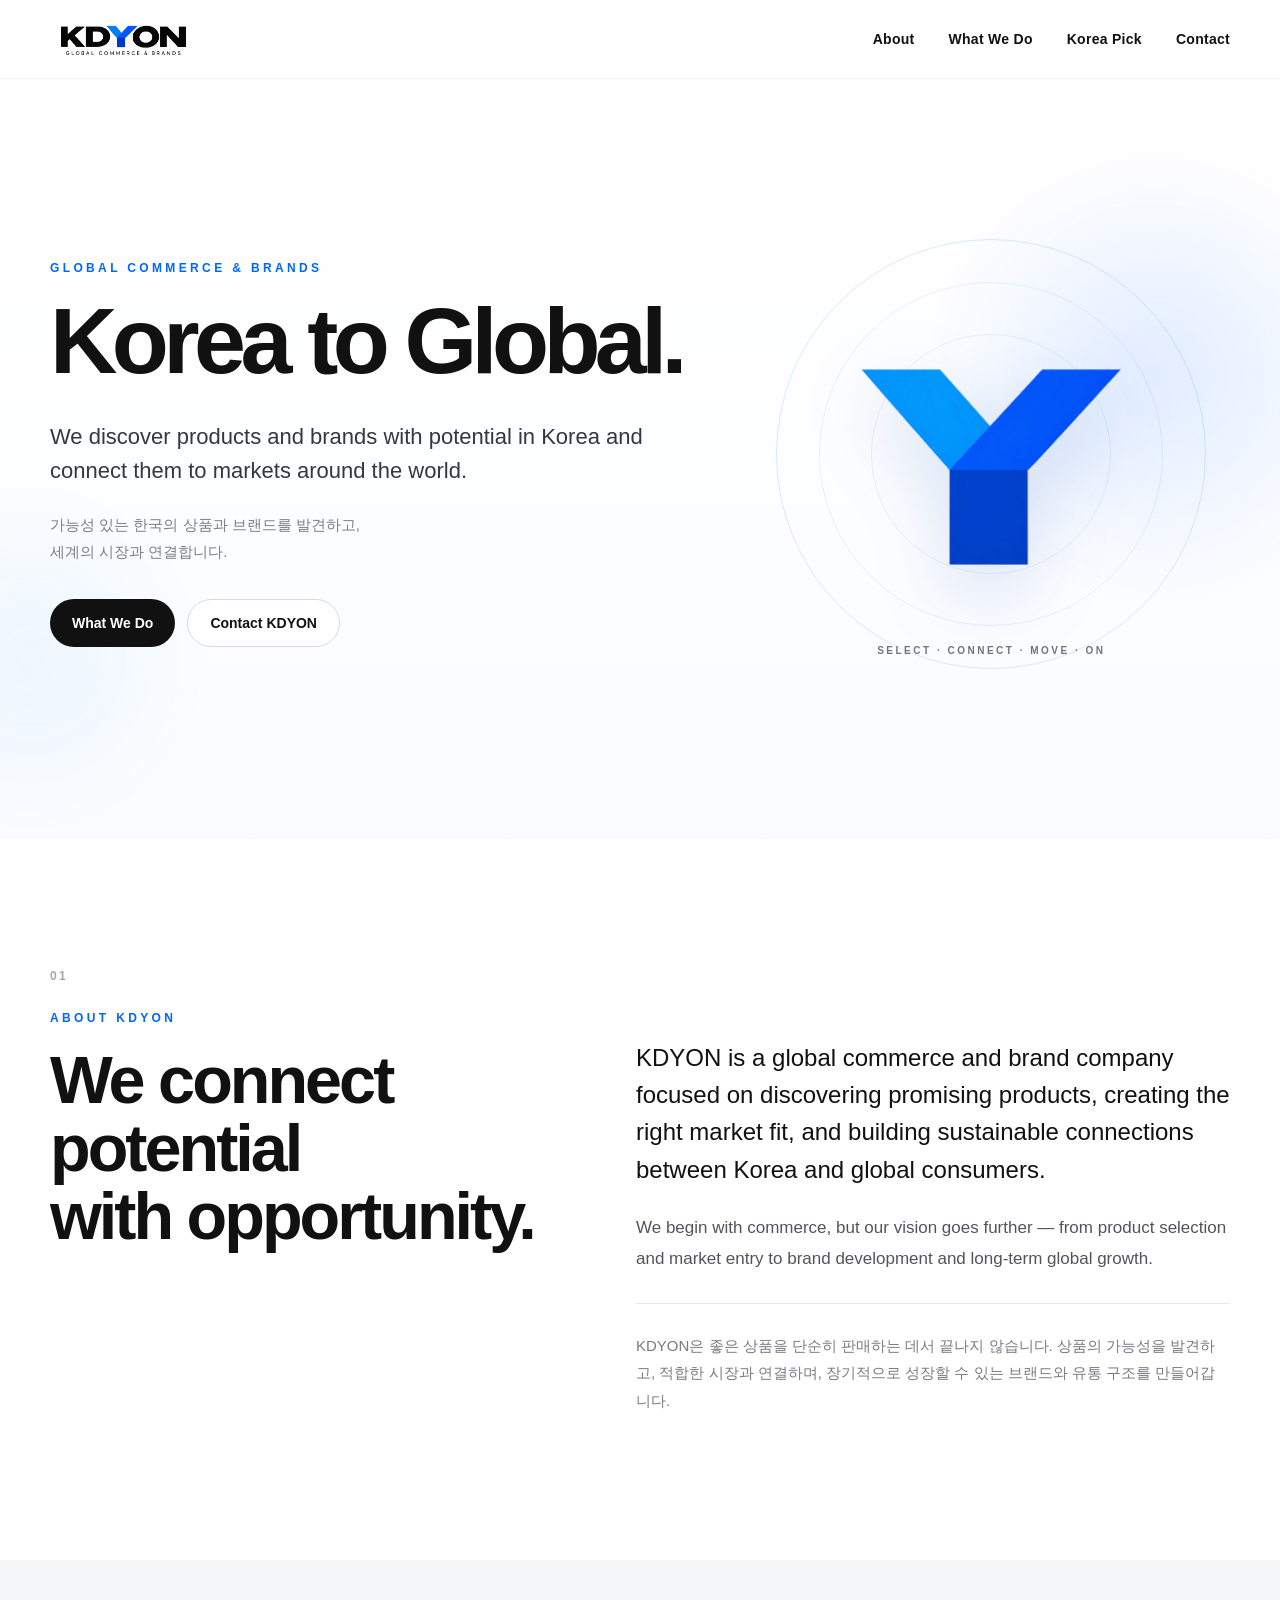
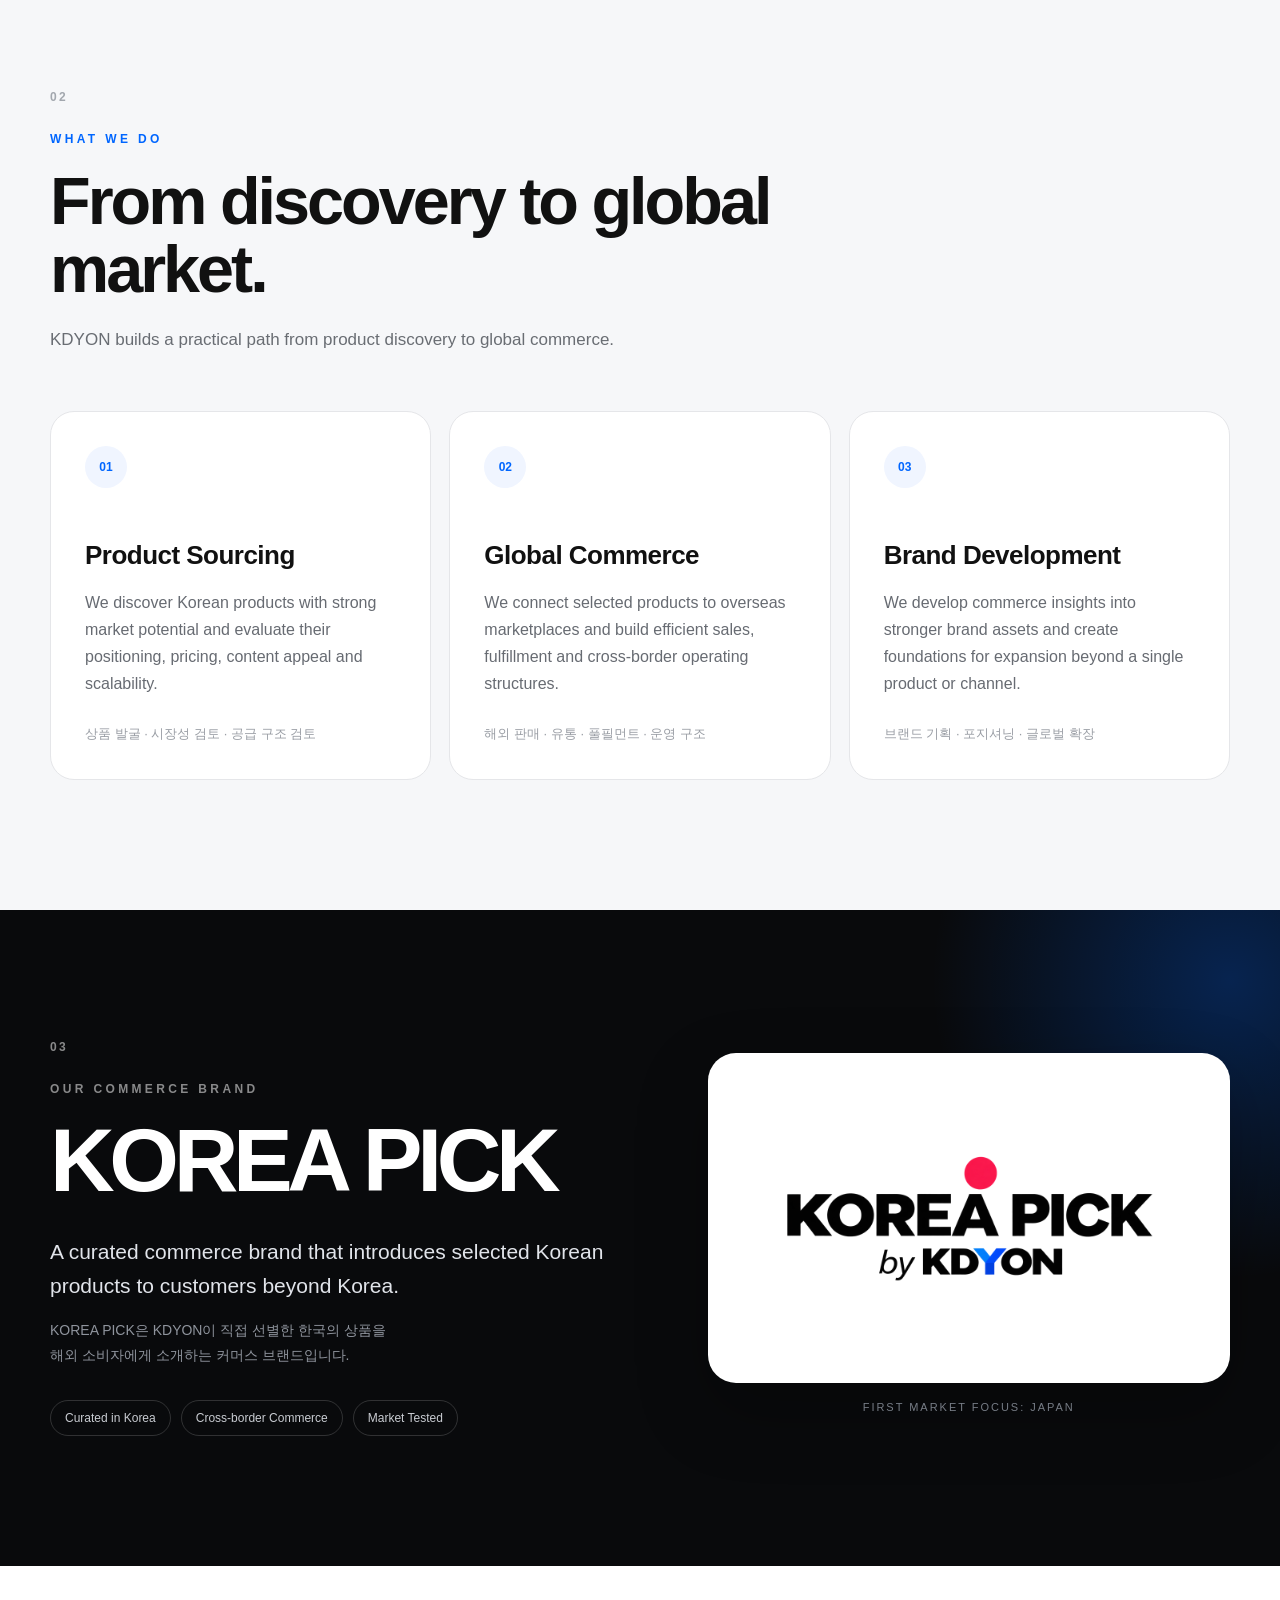
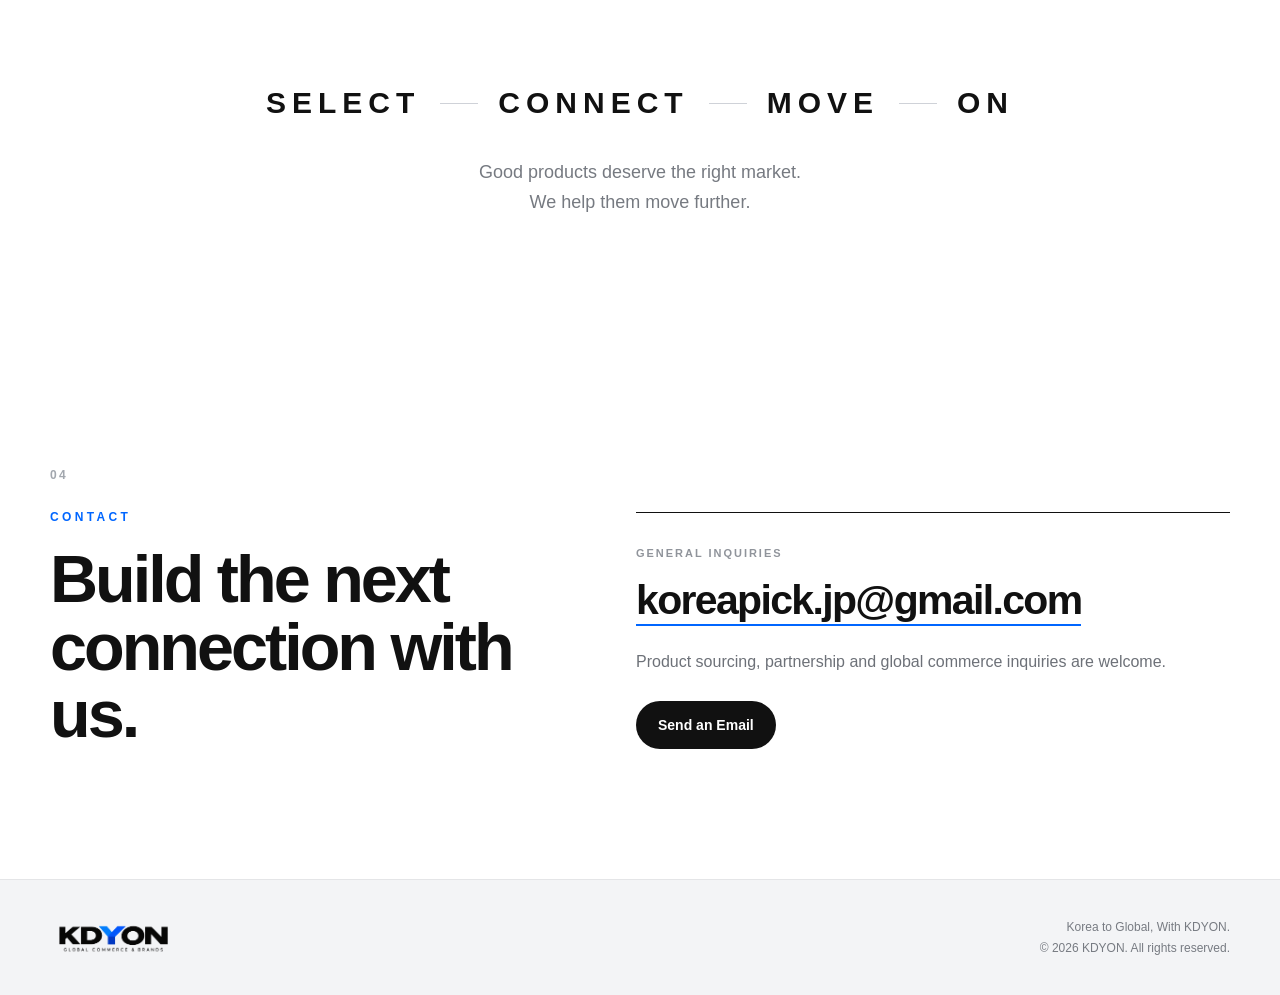
==== index.html @ 3e48f5bc "Add files via upload" ====
<!doctype html>
<html lang="en">
<head>
  <meta charset="utf-8" />
  <meta name="viewport" content="width=device-width, initial-scale=1" />
  <title>KDYON | Global Commerce & Brands</title>
  <meta name="description" content="KDYON discovers products and brands with potential in Korea and connects them to markets around the world." />
  <meta name="theme-color" content="#ffffff" />
  <meta property="og:title" content="KDYON | Global Commerce & Brands" />
  <meta property="og:description" content="Korea to Global. We select, connect and move brands with potential." />
  <meta property="og:type" content="website" />
  <meta property="og:url" content="https://kdyon.com/" />
  <meta property="og:image" content="https://kdyon.com/assets/KDYON_BLACK_BG.png" />
  <link rel="icon" href="assets/favicon.ico" />
  <link rel="icon" type="image/png" sizes="32x32" href="assets/favicon-32.png" />
  <link rel="apple-touch-icon" href="assets/apple-touch-icon.png" />
  <link rel="manifest" href="site.webmanifest" />
  <link rel="stylesheet" href="styles.css" />
</head>
<body>
  <header class="site-header" id="top">
    <div class="container header-inner">
      <a class="brand" href="#top" aria-label="KDYON home">
        <img src="assets/KDYON_MAIN_TRANSPARENT.png" alt="KDYON" />
      </a>

      <button class="menu-toggle" type="button" aria-label="Open menu" aria-expanded="false">
        <span></span><span></span>
      </button>

      <nav class="nav" aria-label="Primary navigation">
        <a href="#about">About</a>
        <a href="#what-we-do">What We Do</a>
        <a href="#korea-pick">Korea Pick</a>
        <a href="#contact">Contact</a>
      </nav>
    </div>
  </header>

  <main>
    <section class="hero">
      <div class="hero-glow hero-glow-a"></div>
      <div class="hero-glow hero-glow-b"></div>
      <div class="container hero-grid">
        <div class="hero-copy reveal">
          <p class="eyebrow">GLOBAL COMMERCE &amp; BRANDS</p>
          <h1>Korea to Global.</h1>
          <p class="hero-lead">
            We discover products and brands with potential in Korea
            and connect them to markets around the world.
          </p>
          <p class="hero-ko">
            가능성 있는 한국의 상품과 브랜드를 발견하고,<br />
            세계의 시장과 연결합니다.
          </p>
          <div class="hero-actions">
            <a class="button button-primary" href="#what-we-do">What We Do</a>
            <a class="button button-ghost" href="#contact">Contact KDYON</a>
          </div>
        </div>

        <div class="hero-mark reveal" aria-hidden="true">
          <div class="mark-orbit"></div>
          <img src="assets/KDYON_SYMBOL_TRANSPARENT.png" alt="" />
          <span class="mark-label">SELECT · CONNECT · MOVE · ON</span>
        </div>
      </div>
    </section>

    <section class="section section-white" id="about">
      <div class="container split">
        <div class="section-heading reveal">
          <p class="section-number">01</p>
          <p class="eyebrow">ABOUT KDYON</p>
          <h2>We connect potential<br />with opportunity.</h2>
        </div>
        <div class="section-copy reveal">
          <p class="lead">
            KDYON is a global commerce and brand company focused on discovering
            promising products, creating the right market fit, and building
            sustainable connections between Korea and global consumers.
          </p>
          <p>
            We begin with commerce, but our vision goes further — from product
            selection and market entry to brand development and long-term global growth.
          </p>
          <p class="ko-copy">
            KDYON은 좋은 상품을 단순히 판매하는 데서 끝나지 않습니다.
            상품의 가능성을 발견하고, 적합한 시장과 연결하며,
            장기적으로 성장할 수 있는 브랜드와 유통 구조를 만들어갑니다.
          </p>
        </div>
      </div>
    </section>

    <section class="section section-soft" id="what-we-do">
      <div class="container">
        <div class="section-heading compact reveal">
          <p class="section-number">02</p>
          <p class="eyebrow">WHAT WE DO</p>
          <h2>From discovery to global market.</h2>
          <p class="section-intro">
            KDYON builds a practical path from product discovery to global commerce.
          </p>
        </div>

        <div class="services">
          <article class="service-card reveal">
            <span class="service-index">01</span>
            <h3>Product Sourcing</h3>
            <p>
              We discover Korean products with strong market potential and evaluate
              their positioning, pricing, content appeal and scalability.
            </p>
            <p class="service-ko">상품 발굴 · 시장성 검토 · 공급 구조 검토</p>
          </article>

          <article class="service-card reveal">
            <span class="service-index">02</span>
            <h3>Global Commerce</h3>
            <p>
              We connect selected products to overseas marketplaces and build
              efficient sales, fulfillment and cross-border operating structures.
            </p>
            <p class="service-ko">해외 판매 · 유통 · 풀필먼트 · 운영 구조</p>
          </article>

          <article class="service-card reveal">
            <span class="service-index">03</span>
            <h3>Brand Development</h3>
            <p>
              We develop commerce insights into stronger brand assets and create
              foundations for expansion beyond a single product or channel.
            </p>
            <p class="service-ko">브랜드 기획 · 포지셔닝 · 글로벌 확장</p>
          </article>
        </div>
      </div>
    </section>

    <section class="section korea-pick" id="korea-pick">
      <div class="container kp-grid">
        <div class="kp-copy reveal">
          <p class="section-number light">03</p>
          <p class="eyebrow light">OUR COMMERCE BRAND</p>
          <h2>KOREA PICK</h2>
          <p class="kp-lead">
            A curated commerce brand that introduces selected Korean products
            to customers beyond Korea.
          </p>
          <p class="kp-ko">
            KOREA PICK은 KDYON이 직접 선별한 한국의 상품을<br />
            해외 소비자에게 소개하는 커머스 브랜드입니다.
          </p>
          <div class="kp-tags">
            <span>Curated in Korea</span>
            <span>Cross-border Commerce</span>
            <span>Market Tested</span>
          </div>
        </div>
        <div class="kp-logo reveal">
          <div class="logo-panel">
            <img src="assets/KOREA_PICK_BY_KDYON_TRANSPARENT.png" alt="KOREA PICK by KDYON" />
          </div>
          <p>First market focus: Japan</p>
        </div>
      </div>
    </section>

    <section class="section philosophy">
      <div class="container">
        <div class="philosophy-line reveal">
          <span>SELECT</span><i></i>
          <span>CONNECT</span><i></i>
          <span>MOVE</span><i></i>
          <span>ON</span>
        </div>
        <p class="philosophy-copy reveal">
          Good products deserve the right market.<br />
          We help them move further.
        </p>
      </div>
    </section>

    <section class="section section-white" id="contact">
      <div class="container contact-grid">
        <div class="section-heading reveal">
          <p class="section-number">04</p>
          <p class="eyebrow">CONTACT</p>
          <h2>Build the next<br />connection with us.</h2>
        </div>
        <div class="contact-card reveal">
          <p class="contact-label">GENERAL INQUIRIES</p>
          <a class="contact-mail" href="mailto:koreapick.jp@gmail.com">koreapick.jp@gmail.com</a>
          <p class="contact-note">
            Product sourcing, partnership and global commerce inquiries are welcome.
          </p>
          <a class="button button-primary" href="mailto:koreapick.jp@gmail.com?subject=Inquiry%20to%20KDYON">Send an Email</a>
        </div>
      </div>
    </section>
  </main>

  <footer class="site-footer">
    <div class="container footer-inner">
      <div>
        <img src="assets/KDYON_MAIN_TRANSPARENT.png" alt="KDYON" class="footer-logo" />
      </div>
      <div class="footer-right">
        <p>Korea to Global, With KDYON.</p>
        <p>© <span id="year"></span> KDYON. All rights reserved.</p>
      </div>
    </div>
  </footer>

  <script src="script.js"></script>
</body>
</html>
---- styles.css ----
:root {
  --blue: #0066ff;
  --blue-bright: #1497ff;
  --ink: #111111;
  --gray: #666666;
  --line: #e7e8eb;
  --soft: #f6f7f9;
  --white: #ffffff;
  --black: #090a0c;
  --max: 1180px;
}

* { box-sizing: border-box; }
html { scroll-behavior: smooth; }
body {
  margin: 0;
  color: var(--ink);
  background: var(--white);
  font-family: Inter, Pretendard, "Noto Sans KR", "Apple SD Gothic Neo",
    -apple-system, BlinkMacSystemFont, "Segoe UI", sans-serif;
  -webkit-font-smoothing: antialiased;
}
img { max-width: 100%; display: block; }
a { color: inherit; }
.container { width: min(calc(100% - 48px), var(--max)); margin: 0 auto; }

.site-header {
  position: sticky;
  top: 0;
  z-index: 50;
  background: rgba(255,255,255,.88);
  backdrop-filter: blur(18px);
  border-bottom: 1px solid rgba(17,17,17,.06);
}
.header-inner {
  height: 78px;
  display: flex;
  align-items: center;
  justify-content: space-between;
}
.brand img {
  width: 148px;
  height: auto;
}
.nav { display: flex; gap: 34px; align-items: center; }
.nav a {
  text-decoration: none;
  font-size: 14px;
  font-weight: 650;
  letter-spacing: .02em;
}
.nav a:hover { color: var(--blue); }

.menu-toggle {
  display: none;
  width: 42px; height: 42px;
  border: 0; background: transparent; padding: 10px;
}
.menu-toggle span {
  display: block;
  height: 2px;
  margin: 7px 0;
  background: var(--ink);
}

.hero {
  min-height: 760px;
  display: grid;
  align-items: center;
  position: relative;
  overflow: hidden;
  background:
    linear-gradient(180deg, #fff 0%, #fbfcff 100%);
}
.hero-glow {
  position: absolute;
  border-radius: 999px;
  filter: blur(16px);
  opacity: .8;
  pointer-events: none;
}
.hero-glow-a {
  width: 470px; height: 470px;
  right: -110px; top: 60px;
  background: radial-gradient(circle, rgba(0,102,255,.14), rgba(0,102,255,0) 70%);
}
.hero-glow-b {
  width: 360px; height: 360px;
  left: -150px; bottom: 0;
  background: radial-gradient(circle, rgba(20,151,255,.08), rgba(20,151,255,0) 72%);
}
.hero-grid {
  display: grid;
  grid-template-columns: 1.14fr .86fr;
  gap: 70px;
  align-items: center;
  position: relative;
  z-index: 2;
  padding: 100px 0 110px;
}
.eyebrow {
  margin: 0 0 22px;
  font-size: 12px;
  letter-spacing: .28em;
  font-weight: 800;
  color: var(--blue);
}
.hero h1 {
  margin: 0;
  font-size: clamp(58px, 7.3vw, 104px);
  letter-spacing: -.06em;
  line-height: .95;
  font-weight: 800;
}
.hero-lead {
  max-width: 650px;
  margin: 34px 0 0;
  font-size: 22px;
  line-height: 1.58;
  color: #35383d;
}
.hero-ko {
  margin: 22px 0 0;
  color: #7a7e85;
  font-size: 15px;
  line-height: 1.8;
}
.hero-actions { display: flex; gap: 12px; margin-top: 34px; }
.button {
  display: inline-flex;
  align-items: center;
  justify-content: center;
  min-height: 48px;
  padding: 0 22px;
  border-radius: 999px;
  text-decoration: none;
  font-size: 14px;
  font-weight: 750;
  transition: .22s ease;
}
.button-primary { color: #fff; background: var(--ink); }
.button-primary:hover { background: var(--blue); transform: translateY(-1px); }
.button-ghost { border: 1px solid #d8dae0; background: #fff; }
.button-ghost:hover { border-color: var(--ink); }

.hero-mark {
  min-height: 440px;
  display: grid;
  place-items: center;
  position: relative;
}
.hero-mark img {
  width: min(68%, 310px);
  position: relative;
  z-index: 2;
  filter: drop-shadow(0 26px 38px rgba(0,73,183,.16));
}
.mark-orbit {
  position: absolute;
  width: 430px;
  height: 430px;
  border: 1px solid rgba(0,102,255,.14);
  border-radius: 50%;
}
.mark-orbit::before, .mark-orbit::after {
  content: "";
  position: absolute;
  border-radius: 50%;
  border: 1px solid rgba(0,102,255,.09);
}
.mark-orbit::before { inset: 42px; }
.mark-orbit::after { inset: 94px; }
.mark-label {
  position: absolute;
  bottom: 18px;
  color: #70747c;
  letter-spacing: .25em;
  font-size: 10px;
  font-weight: 700;
}

.section { padding: 130px 0; }
.section-white { background: #fff; }
.section-soft { background: var(--soft); }
.split, .contact-grid {
  display: grid;
  grid-template-columns: .9fr 1.1fr;
  gap: 100px;
}
.section-number {
  margin: 0 0 28px;
  font-size: 12px;
  font-weight: 800;
  color: #a2a7ae;
  letter-spacing: .2em;
}
.section-heading h2 {
  margin: 0;
  font-size: clamp(42px, 5.2vw, 70px);
  line-height: 1.02;
  letter-spacing: -.045em;
}
.section-heading.compact { max-width: 760px; margin-bottom: 56px; }
.section-intro {
  margin: 22px 0 0;
  color: #696d73;
  font-size: 17px;
  line-height: 1.7;
}
.section-copy {
  padding-top: 70px;
  font-size: 17px;
  line-height: 1.85;
  color: #51555b;
}
.section-copy .lead {
  font-size: 24px;
  line-height: 1.55;
  color: var(--ink);
  margin-top: 0;
}
.ko-copy {
  margin-top: 28px;
  padding-top: 28px;
  border-top: 1px solid var(--line);
  color: #777c83;
  font-size: 15px;
}

.services {
  display: grid;
  grid-template-columns: repeat(3, 1fr);
  gap: 18px;
}
.service-card {
  min-height: 350px;
  padding: 34px;
  border: 1px solid #e5e6e9;
  border-radius: 24px;
  background: #fff;
  display: flex;
  flex-direction: column;
  transition: .22s ease;
}
.service-card:hover {
  transform: translateY(-5px);
  box-shadow: 0 24px 50px rgba(15,30,50,.08);
  border-color: rgba(0,102,255,.25);
}
.service-index {
  width: 42px; height: 42px;
  border-radius: 50%;
  background: #f0f5ff;
  color: var(--blue);
  display: grid; place-items: center;
  font-size: 12px; font-weight: 800;
}
.service-card h3 {
  margin: 52px 0 18px;
  font-size: 26px;
  letter-spacing: -.02em;
}
.service-card p {
  margin: 0;
  color: #676b72;
  line-height: 1.7;
}
.service-ko {
  margin-top: auto !important;
  padding-top: 26px;
  color: #9a9ea5 !important;
  font-size: 13px;
}

.korea-pick {
  background: var(--black);
  color: #fff;
  position: relative;
  overflow: hidden;
}
.korea-pick::after {
  content:"";
  position:absolute;
  width: 620px; height: 620px;
  right:-260px; top:-240px;
  border-radius:50%;
  background: radial-gradient(circle, rgba(0,102,255,.28), rgba(0,102,255,0) 68%);
}
.kp-grid {
  display: grid;
  grid-template-columns: 1.05fr .95fr;
  gap: 80px;
  align-items: center;
  position: relative;
  z-index: 2;
}
.light { color: rgba(255,255,255,.52); }
.kp-copy h2 {
  font-size: clamp(54px, 7vw, 96px);
  line-height: .94;
  margin: 0;
  letter-spacing: -.06em;
}
.kp-lead {
  margin: 32px 0 0;
  max-width: 640px;
  font-size: 21px;
  line-height: 1.65;
  color: #e1e4ea;
}
.kp-ko {
  color: #8f949d;
  line-height: 1.8;
  font-size: 14px;
}
.kp-tags {
  display: flex;
  flex-wrap: wrap;
  gap: 10px;
  margin-top: 32px;
}
.kp-tags span {
  border: 1px solid rgba(255,255,255,.16);
  border-radius: 999px;
  padding: 10px 14px;
  font-size: 12px;
  color: #c9ccd2;
}
.logo-panel {
  background: #fff;
  border-radius: 28px;
  min-height: 330px;
  display: grid;
  place-items: center;
  padding: 44px;
  box-shadow: 0 28px 70px rgba(0,0,0,.28);
}
.logo-panel img { width: 100%; }
.kp-logo > p {
  text-align: center;
  font-size: 11px;
  color: #777d86;
  letter-spacing: .18em;
  text-transform: uppercase;
  margin-top: 18px;
}

.philosophy {
  text-align: center;
  padding: 120px 0;
}
.philosophy-line {
  display: flex;
  justify-content: center;
  align-items: center;
  gap: 20px;
  flex-wrap: wrap;
}
.philosophy-line span {
  font-weight: 850;
  letter-spacing: .2em;
  font-size: clamp(18px, 2.4vw, 30px);
}
.philosophy-line i {
  width: 38px;
  height: 1px;
  background: #cfd2d8;
}
.philosophy-copy {
  margin: 38px 0 0;
  font-size: 18px;
  line-height: 1.65;
  color: #767a81;
}

.contact-grid { align-items: end; }
.contact-card {
  border-top: 1px solid var(--ink);
  padding-top: 34px;
}
.contact-label {
  margin: 0 0 18px;
  color: #90949b;
  letter-spacing: .18em;
  font-weight: 800;
  font-size: 11px;
}
.contact-mail {
  display: inline-block;
  font-size: clamp(24px, 3.2vw, 42px);
  font-weight: 800;
  letter-spacing: -.04em;
  text-decoration: none;
  border-bottom: 2px solid var(--blue);
}
.contact-mail:hover { color: var(--blue); }
.contact-note {
  color: #6d7178;
  margin: 22px 0 26px;
  line-height: 1.7;
}

.site-footer {
  background: #f3f4f6;
  border-top: 1px solid #e4e5e7;
  padding: 36px 0;
}
.footer-inner {
  display: flex;
  align-items: center;
  justify-content: space-between;
  gap: 30px;
}
.footer-logo { width: 128px; }
.footer-right {
  text-align: right;
  color: #777b82;
  font-size: 12px;
  line-height: 1.7;
}
.footer-right p { margin: 0; }

.reveal {
  opacity: 0;
  transform: translateY(16px);
  transition: opacity .7s ease, transform .7s ease;
}
.reveal.is-visible {
  opacity: 1;
  transform: translateY(0);
}

@media (prefers-reduced-motion: reduce) {
  * { scroll-behavior: auto !important; }
  .reveal { opacity: 1; transform: none; transition: none; }
}

@media (max-width: 900px) {
  .container { width: min(calc(100% - 34px), var(--max)); }
  .menu-toggle { display: block; }
  .nav {
    position: absolute;
    left: 0; right: 0; top: 78px;
    display: none;
    flex-direction: column;
    align-items: flex-start;
    gap: 0;
    padding: 10px 18px 20px;
    background: rgba(255,255,255,.98);
    border-bottom: 1px solid var(--line);
  }
  .nav.open { display: flex; }
  .nav a { width: 100%; padding: 16px 0; border-bottom: 1px solid #eee; }
  .hero { min-height: auto; }
  .hero-grid { grid-template-columns: 1fr; padding: 85px 0 80px; gap: 35px; }
  .hero-mark { min-height: 330px; }
  .mark-orbit { width: 320px; height: 320px; }
  .hero-mark img { width: 220px; }
  .split, .contact-grid, .kp-grid { grid-template-columns: 1fr; gap: 48px; }
  .section { padding: 90px 0; }
  .section-copy { padding-top: 0; }
  .services { grid-template-columns: 1fr; }
  .service-card { min-height: 280px; }
  .logo-panel { min-height: 250px; }
}

@media (max-width: 560px) {
  .header-inner { height: 68px; }
  .brand img { width: 126px; }
  .nav { top: 68px; }
  .hero-grid { padding-top: 68px; }
  .hero h1 { font-size: 56px; }
  .hero-lead { font-size: 18px; }
  .hero-actions { flex-direction: column; align-items: stretch; }
  .button { width: 100%; }
  .hero-mark { min-height: 270px; }
  .mark-orbit { width: 260px; height: 260px; }
  .hero-mark img { width: 180px; }
  .section-heading h2 { font-size: 42px; }
  .section-copy .lead { font-size: 21px; }
  .philosophy-line i { width: 20px; }
  .footer-inner { align-items: flex-start; flex-direction: column; }
  .footer-right { text-align: left; }
}
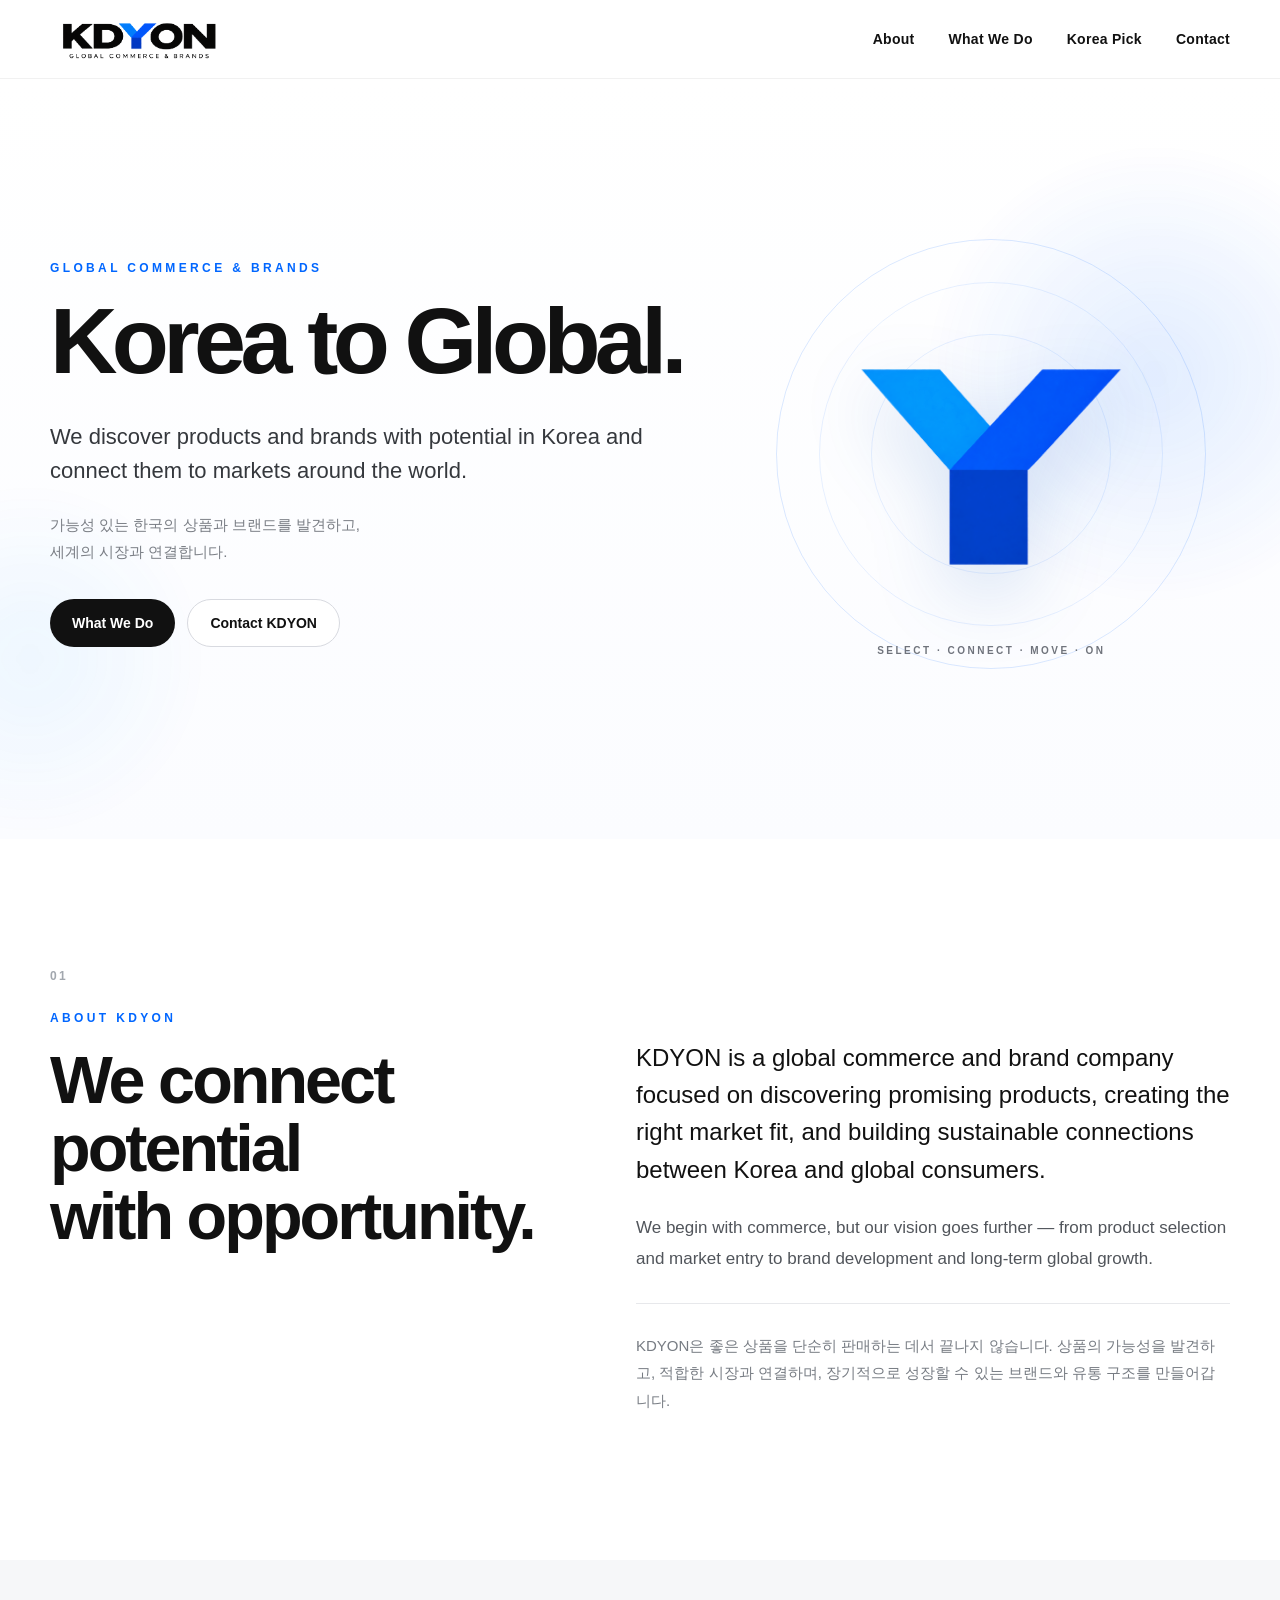
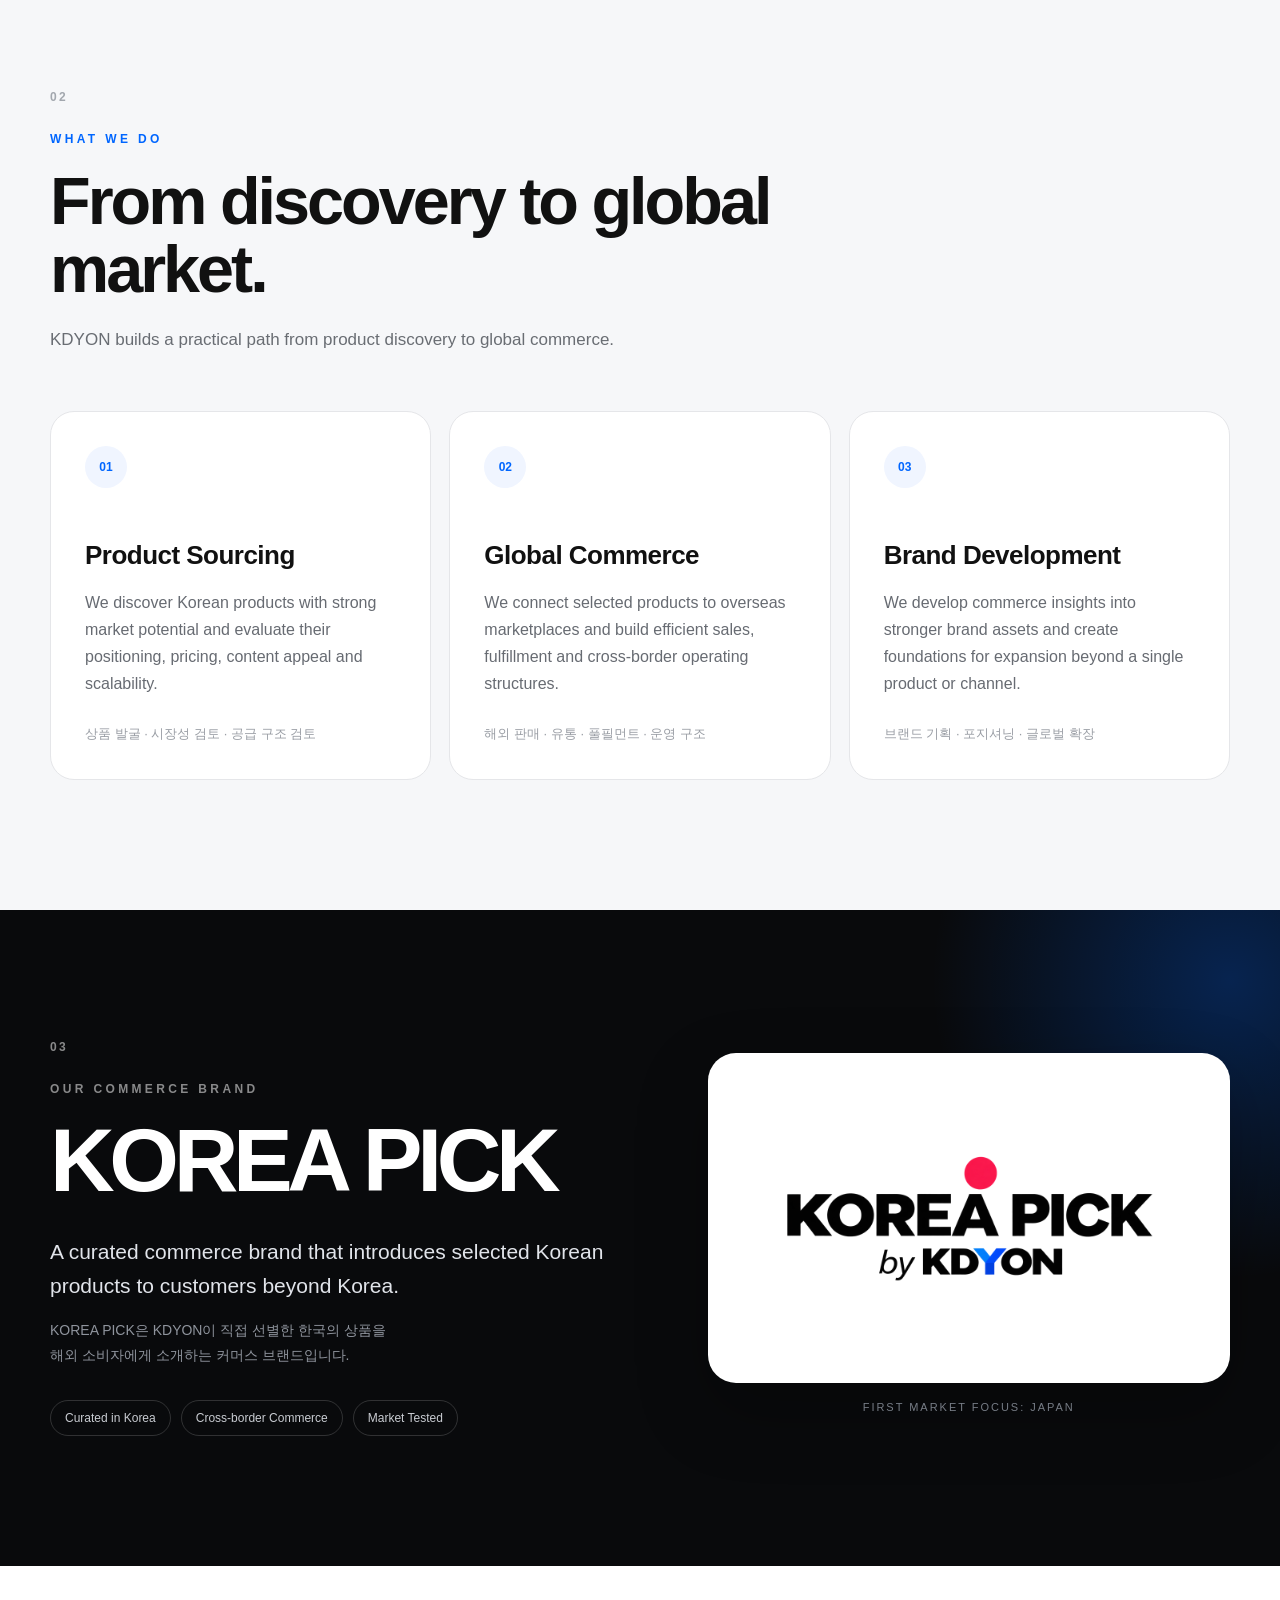
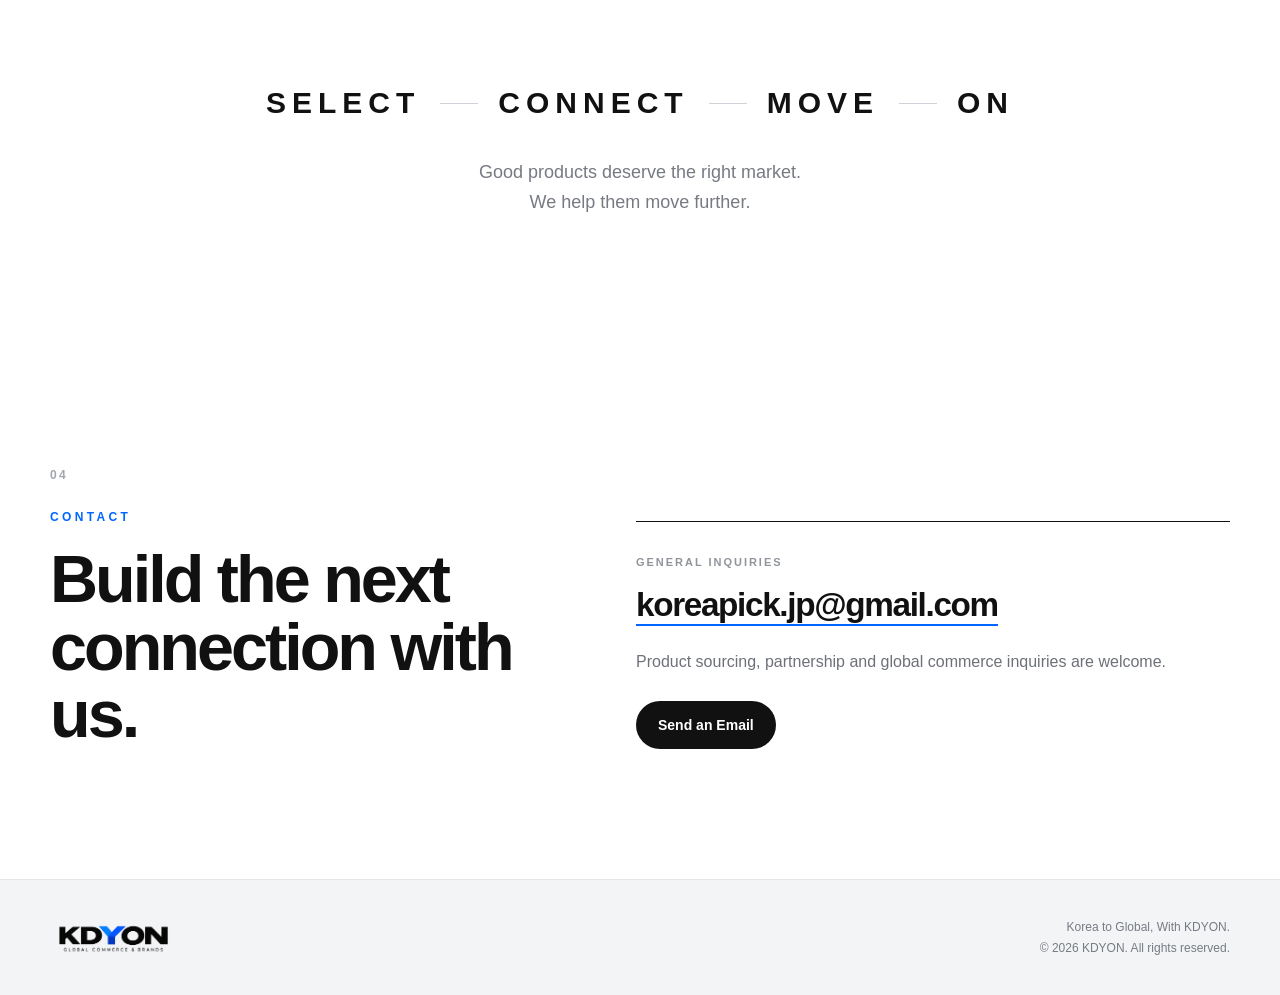
==== commit 307b4e4d: "Add files via upload" ====
--- a/index.html
+++ b/index.html
@@ -1,5 +1,5 @@
 <!doctype html>
-<html lang="en">
+<html lang="en" translate="no">
 <head>
   <meta charset="utf-8" />
   <meta name="viewport" content="width=device-width, initial-scale=1" />
@@ -21,7 +21,7 @@
   <header class="site-header" id="top">
     <div class="container header-inner">
       <a class="brand" href="#top" aria-label="KDYON home">
-        <img src="assets/KDYON_MAIN_TRANSPARENT.png" alt="KDYON" />
+        <img src="assets/KDYON_MAIN_TRANSPARENT.png" alt="KDYON" translate="no" />
       </a>
 
       <button class="menu-toggle" type="button" aria-label="Open menu" aria-expanded="false">
@@ -43,8 +43,8 @@
       <div class="hero-glow hero-glow-b"></div>
       <div class="container hero-grid">
         <div class="hero-copy reveal">
-          <p class="eyebrow">GLOBAL COMMERCE &amp; BRANDS</p>
-          <h1>Korea to Global.</h1>
+          <p class="eyebrow notranslate" translate="no">GLOBAL COMMERCE &amp; BRANDS</p>
+          <h1 class="notranslate" translate="no">Korea to Global.</h1>
           <p class="hero-lead">
             We discover products and brands with potential in Korea
             and connect them to markets around the world.
@@ -62,7 +62,7 @@
         <div class="hero-mark reveal" aria-hidden="true">
           <div class="mark-orbit"></div>
           <img src="assets/KDYON_SYMBOL_TRANSPARENT.png" alt="" />
-          <span class="mark-label">SELECT · CONNECT · MOVE · ON</span>
+          <span class="mark-label notranslate" translate="no">SELECT · CONNECT · MOVE · ON</span>
         </div>
       </div>
     </section>
@@ -142,8 +142,8 @@
       <div class="container kp-grid">
         <div class="kp-copy reveal">
           <p class="section-number light">03</p>
-          <p class="eyebrow light">OUR COMMERCE BRAND</p>
-          <h2>KOREA PICK</h2>
+          <p class="eyebrow light notranslate" translate="no">OUR COMMERCE BRAND</p>
+          <h2 class="notranslate" translate="no">KOREA PICK</h2>
           <p class="kp-lead">
             A curated commerce brand that introduces selected Korean products
             to customers beyond Korea.
@@ -160,7 +160,7 @@
         </div>
         <div class="kp-logo reveal">
           <div class="logo-panel">
-            <img src="assets/KOREA_PICK_BY_KDYON_TRANSPARENT.png" alt="KOREA PICK by KDYON" />
+            <img src="assets/KOREA_PICK_BY_KDYON_TRANSPARENT.png" alt="KOREA PICK by KDYON" translate="no" />
           </div>
           <p>First market focus: Japan</p>
         </div>
@@ -170,10 +170,10 @@
     <section class="section philosophy">
       <div class="container">
         <div class="philosophy-line reveal">
-          <span>SELECT</span><i></i>
-          <span>CONNECT</span><i></i>
-          <span>MOVE</span><i></i>
-          <span>ON</span>
+          <span class="notranslate" translate="no">SELECT</span><i></i>
+          <span class="notranslate" translate="no">CONNECT</span><i></i>
+          <span class="notranslate" translate="no">MOVE</span><i></i>
+          <span class="notranslate" translate="no">ON</span>
         </div>
         <p class="philosophy-copy reveal">
           Good products deserve the right market.<br />
@@ -204,7 +204,7 @@
   <footer class="site-footer">
     <div class="container footer-inner">
       <div>
-        <img src="assets/KDYON_MAIN_TRANSPARENT.png" alt="KDYON" class="footer-logo" />
+        <img src="assets/KDYON_MAIN_TRANSPARENT.png" alt="KDYON" translate="no" class="footer-logo" />
       </div>
       <div class="footer-right">
         <p>Korea to Global, With KDYON.</p>
--- a/styles.css
+++ b/styles.css
@@ -39,7 +39,7 @@
   justify-content: space-between;
 }
 .brand img {
-  width: 148px;
+  width: 180px;
   height: auto;
 }
 .nav { display: flex; gap: 34px; align-items: center; }
@@ -387,7 +387,7 @@
 }
 .contact-mail {
   display: inline-block;
-  font-size: clamp(24px, 3.2vw, 42px);
+  font-size: clamp(22px, 2.6vw, 34px);
   font-weight: 800;
   letter-spacing: -.04em;
   text-decoration: none;
@@ -466,7 +466,7 @@
 
 @media (max-width: 560px) {
   .header-inner { height: 68px; }
-  .brand img { width: 126px; }
+  .brand img { width: 145px; }
   .nav { top: 68px; }
   .hero-grid { padding-top: 68px; }
   .hero h1 { font-size: 56px; }
@@ -482,3 +482,7 @@
   .footer-inner { align-items: flex-start; flex-direction: column; }
   .footer-right { text-align: left; }
 }
+
+.notranslate {
+  translate: none;
+}
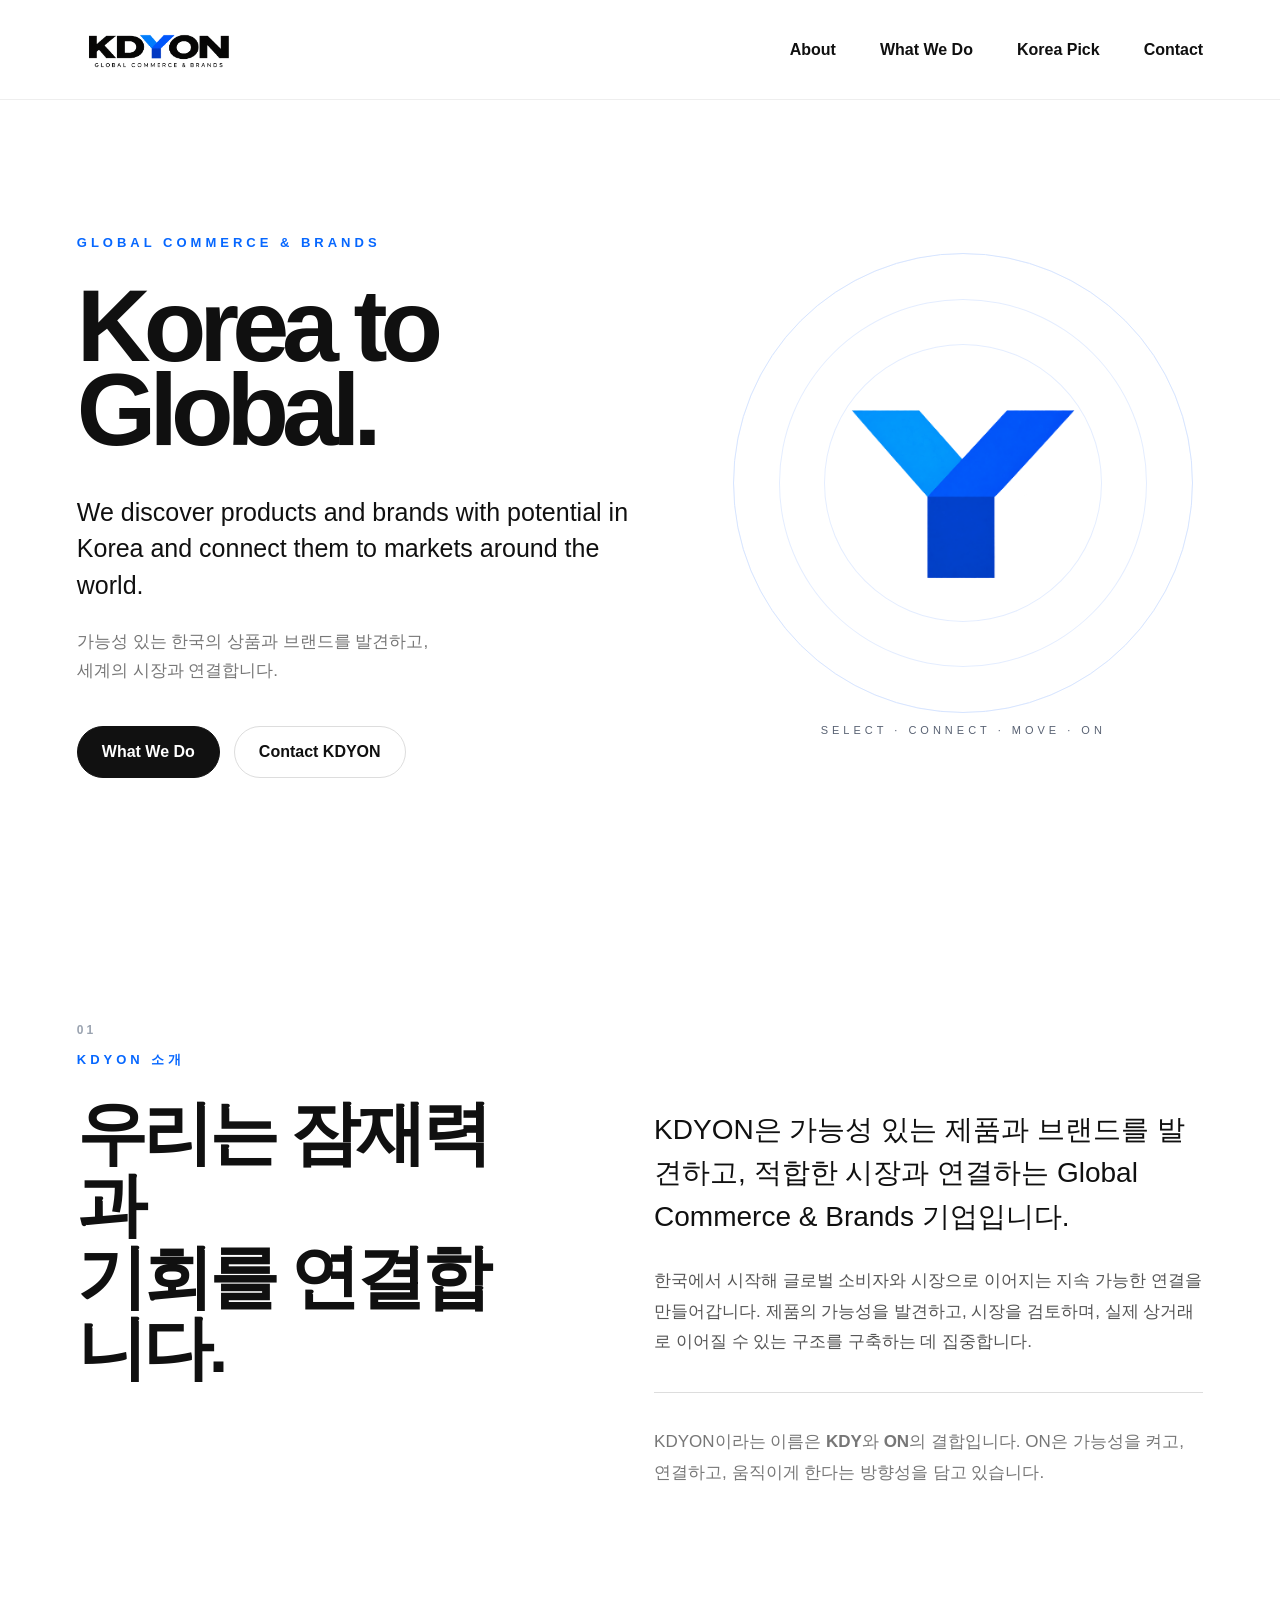
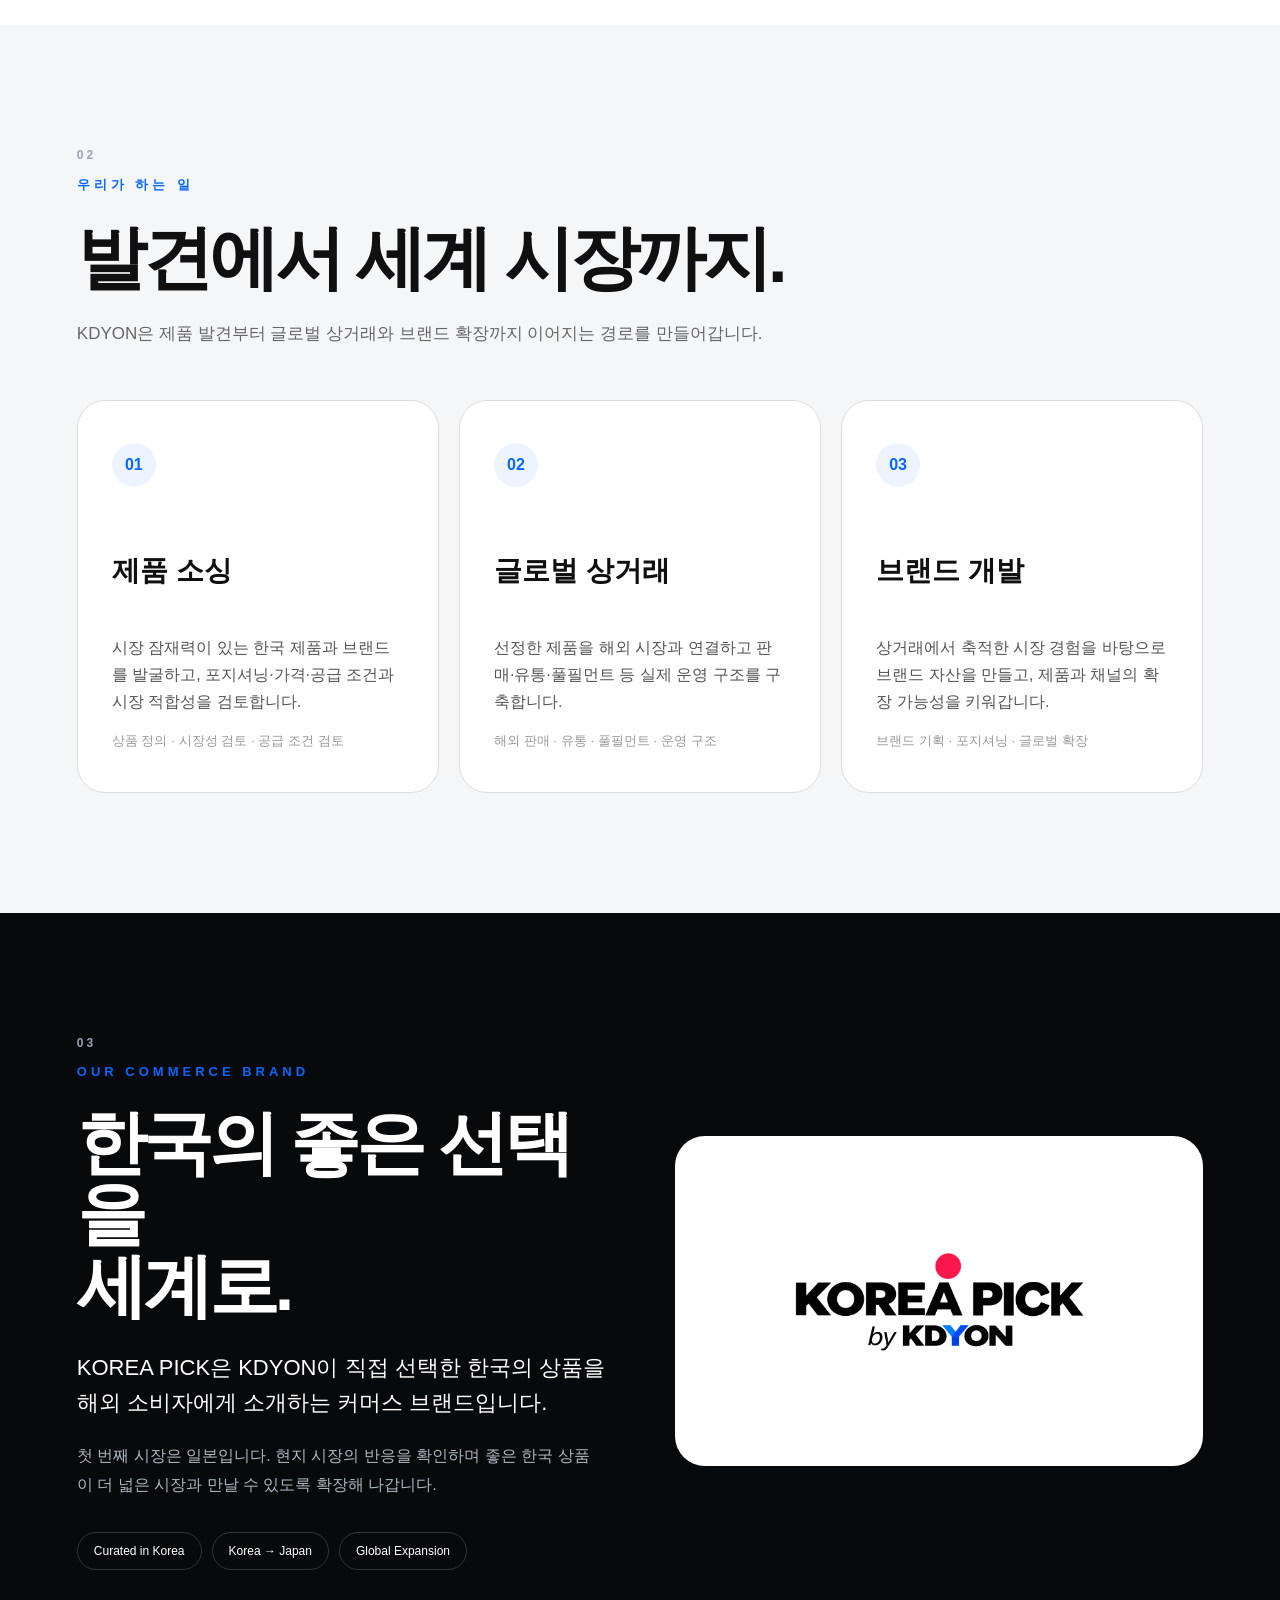
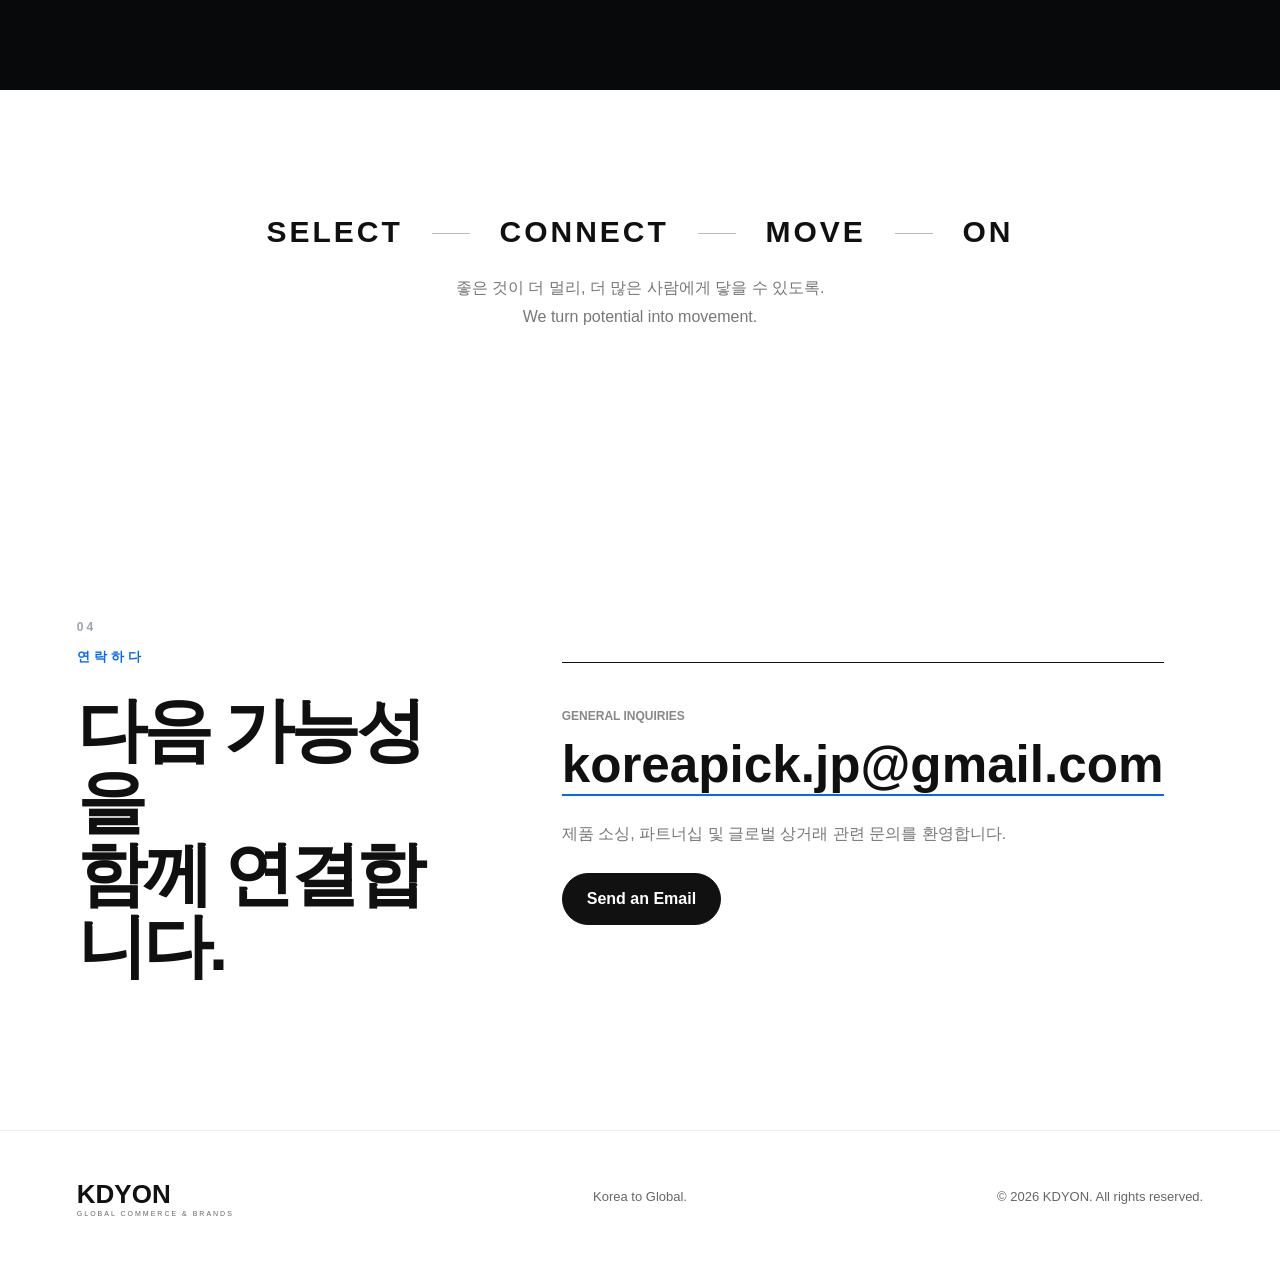
==== commit e79b2608: "Add files via upload" ====
--- a/index.html
+++ b/index.html
@@ -1,218 +1,111 @@
 <!doctype html>
-<html lang="en" translate="no">
+<html lang="ko">
 <head>
-  <meta charset="utf-8" />
-  <meta name="viewport" content="width=device-width, initial-scale=1" />
+  <meta charset="utf-8">
+  <meta name="viewport" content="width=device-width,initial-scale=1">
+  <meta name="description" content="KDYON은 가능성 있는 한국의 제품과 브랜드를 발굴하고 글로벌 시장과 연결하는 Global Commerce & Brands 기업입니다.">
+  <meta name="theme-color" content="#ffffff">
   <title>KDYON | Global Commerce & Brands</title>
-  <meta name="description" content="KDYON discovers products and brands with potential in Korea and connects them to markets around the world." />
-  <meta name="theme-color" content="#ffffff" />
-  <meta property="og:title" content="KDYON | Global Commerce & Brands" />
-  <meta property="og:description" content="Korea to Global. We select, connect and move brands with potential." />
-  <meta property="og:type" content="website" />
-  <meta property="og:url" content="https://kdyon.com/" />
-  <meta property="og:image" content="https://kdyon.com/assets/KDYON_BLACK_BG.png" />
-  <link rel="icon" href="assets/favicon.ico" />
-  <link rel="icon" type="image/png" sizes="32x32" href="assets/favicon-32.png" />
-  <link rel="apple-touch-icon" href="assets/apple-touch-icon.png" />
-  <link rel="manifest" href="site.webmanifest" />
-  <link rel="stylesheet" href="styles.css" />
+  <link rel="stylesheet" href="style.css">
 </head>
 <body>
-  <header class="site-header" id="top">
-    <div class="container header-inner">
-      <a class="brand" href="#top" aria-label="KDYON home">
-        <img src="assets/KDYON_MAIN_TRANSPARENT.png" alt="KDYON" translate="no" />
-      </a>
+<header class="header">
+  <a class="brand" href="#top" aria-label="KDYON home">
+    <img src="assets/KDYON_MAIN_TRANSPARENT.png" alt="KDYON" onerror="this.style.display='none';this.nextElementSibling.style.display='block'">
+    <span class="brand-fallback">KD<span>Y</span>ON<small>GLOBAL COMMERCE &amp; BRANDS</small></span>
+  </a>
+  <button class="menu" aria-label="메뉴 열기" aria-expanded="false"><span></span><span></span><span></span></button>
+  <nav>
+    <a href="#about">About</a>
+    <a href="#work">What We Do</a>
+    <a href="#koreapick">Korea Pick</a>
+    <a href="#contact">Contact</a>
+  </nav>
+</header>
 
-      <button class="menu-toggle" type="button" aria-label="Open menu" aria-expanded="false">
-        <span></span><span></span>
-      </button>
+<main id="top">
+<section class="hero">
+  <div class="hero-copy">
+    <p class="eyebrow">GLOBAL COMMERCE &amp; BRANDS</p>
+    <h1>Korea to<br>Global.</h1>
+    <p class="lead">We discover products and brands with potential in Korea and connect them to markets around the world.</p>
+    <p class="sub">가능성 있는 한국의 상품과 브랜드를 발견하고,<br>세계의 시장과 연결합니다.</p>
+    <div class="actions">
+      <a class="btn primary" href="#work">What We Do</a>
+      <a class="btn" href="#contact">Contact KDYON</a>
+    </div>
+  </div>
+  <div class="hero-symbol">
+    <div class="rings">
+      <img src="assets/KDYON_SYMBOL_TRANSPARENT.png" alt="KDYON Y symbol">
+    </div>
+    <p>SELECT · CONNECT · MOVE · ON</p>
+  </div>
+</section>
 
-      <nav class="nav" aria-label="Primary navigation">
-        <a href="#about">About</a>
-        <a href="#what-we-do">What We Do</a>
-        <a href="#korea-pick">Korea Pick</a>
-        <a href="#contact">Contact</a>
-      </nav>
-    </div>
-  </header>
+<section class="about section" id="about">
+  <div class="section-title">
+    <span>01</span><p>KDYON 소개</p>
+    <h2>우리는 잠재력과<br>기회를 연결합니다.</h2>
+  </div>
+  <div class="about-copy">
+    <h3>KDYON은 가능성 있는 제품과 브랜드를 발견하고, 적합한 시장과 연결하는 Global Commerce &amp; Brands 기업입니다.</h3>
+    <p>한국에서 시작해 글로벌 소비자와 시장으로 이어지는 지속 가능한 연결을 만들어갑니다. 제품의 가능성을 발견하고, 시장을 검토하며, 실제 상거래로 이어질 수 있는 구조를 구축하는 데 집중합니다.</p>
+    <hr>
+    <p class="muted">KDYON이라는 이름은 <strong>KDY</strong>와 <strong>ON</strong>의 결합입니다. ON은 가능성을 켜고, 연결하고, 움직이게 한다는 방향성을 담고 있습니다.</p>
+  </div>
+</section>
 
-  <main>
-    <section class="hero">
-      <div class="hero-glow hero-glow-a"></div>
-      <div class="hero-glow hero-glow-b"></div>
-      <div class="container hero-grid">
-        <div class="hero-copy reveal">
-          <p class="eyebrow notranslate" translate="no">GLOBAL COMMERCE &amp; BRANDS</p>
-          <h1 class="notranslate" translate="no">Korea to Global.</h1>
-          <p class="hero-lead">
-            We discover products and brands with potential in Korea
-            and connect them to markets around the world.
-          </p>
-          <p class="hero-ko">
-            가능성 있는 한국의 상품과 브랜드를 발견하고,<br />
-            세계의 시장과 연결합니다.
-          </p>
-          <div class="hero-actions">
-            <a class="button button-primary" href="#what-we-do">What We Do</a>
-            <a class="button button-ghost" href="#contact">Contact KDYON</a>
-          </div>
-        </div>
+<section class="work section alt" id="work">
+  <div class="wide-title">
+    <span>02</span><p>우리가 하는 일</p>
+    <h2>발견에서 세계 시장까지.</h2>
+    <p>KDYON은 제품 발견부터 글로벌 상거래와 브랜드 확장까지 이어지는 경로를 만들어갑니다.</p>
+  </div>
+  <div class="cards">
+    <article><b>01</b><h3>제품 소싱</h3><p>시장 잠재력이 있는 한국 제품과 브랜드를 발굴하고, 포지셔닝·가격·공급 조건과 시장 적합성을 검토합니다.</p><small>상품 정의 · 시장성 검토 · 공급 조건 검토</small></article>
+    <article><b>02</b><h3>글로벌 상거래</h3><p>선정한 제품을 해외 시장과 연결하고 판매·유통·풀필먼트 등 실제 운영 구조를 구축합니다.</p><small>해외 판매 · 유통 · 풀필먼트 · 운영 구조</small></article>
+    <article><b>03</b><h3>브랜드 개발</h3><p>상거래에서 축적한 시장 경험을 바탕으로 브랜드 자산을 만들고, 제품과 채널의 확장 가능성을 키워갑니다.</p><small>브랜드 기획 · 포지셔닝 · 글로벌 확장</small></article>
+  </div>
+</section>
 
-        <div class="hero-mark reveal" aria-hidden="true">
-          <div class="mark-orbit"></div>
-          <img src="assets/KDYON_SYMBOL_TRANSPARENT.png" alt="" />
-          <span class="mark-label notranslate" translate="no">SELECT · CONNECT · MOVE · ON</span>
-        </div>
-      </div>
-    </section>
+<section class="pick section dark" id="koreapick">
+  <div>
+    <span>03</span><p>OUR COMMERCE BRAND</p>
+    <h2>한국의 좋은 선택을<br>세계로.</h2>
+    <p class="pick-lead">KOREA PICK은 KDYON이 직접 선택한 한국의 상품을 해외 소비자에게 소개하는 커머스 브랜드입니다.</p>
+    <p class="muted-light">첫 번째 시장은 일본입니다. 현지 시장의 반응을 확인하며 좋은 한국 상품이 더 넓은 시장과 만날 수 있도록 확장해 나갑니다.</p>
+    <div class="tags"><i>Curated in Korea</i><i>Korea → Japan</i><i>Global Expansion</i></div>
+  </div>
+  <div class="pick-logo">
+    <img src="assets/KOREA_PICK_BY_KDYON_TRANSPARENT.png" alt="KOREA PICK by KDYON">
+  </div>
+</section>
 
-    <section class="section section-white" id="about">
-      <div class="container split">
-        <div class="section-heading reveal">
-          <p class="section-number">01</p>
-          <p class="eyebrow">ABOUT KDYON</p>
-          <h2>We connect potential<br />with opportunity.</h2>
-        </div>
-        <div class="section-copy reveal">
-          <p class="lead">
-            KDYON is a global commerce and brand company focused on discovering
-            promising products, creating the right market fit, and building
-            sustainable connections between Korea and global consumers.
-          </p>
-          <p>
-            We begin with commerce, but our vision goes further — from product
-            selection and market entry to brand development and long-term global growth.
-          </p>
-          <p class="ko-copy">
-            KDYON은 좋은 상품을 단순히 판매하는 데서 끝나지 않습니다.
-            상품의 가능성을 발견하고, 적합한 시장과 연결하며,
-            장기적으로 성장할 수 있는 브랜드와 유통 구조를 만들어갑니다.
-          </p>
-        </div>
-      </div>
-    </section>
+<section class="principle">
+  <h2>SELECT <em></em> CONNECT <em></em> MOVE <em></em> ON</h2>
+  <p>좋은 것이 더 멀리, 더 많은 사람에게 닿을 수 있도록.<br>We turn potential into movement.</p>
+</section>
 
-    <section class="section section-soft" id="what-we-do">
-      <div class="container">
-        <div class="section-heading compact reveal">
-          <p class="section-number">02</p>
-          <p class="eyebrow">WHAT WE DO</p>
-          <h2>From discovery to global market.</h2>
-          <p class="section-intro">
-            KDYON builds a practical path from product discovery to global commerce.
-          </p>
-        </div>
+<section class="contact section" id="contact">
+  <div class="section-title">
+    <span>04</span><p>연락하다</p>
+    <h2>다음 가능성을<br>함께 연결합니다.</h2>
+  </div>
+  <div class="contact-box">
+    <p>GENERAL INQUIRIES</p>
+    <a href="mailto:koreapick.jp@gmail.com">koreapick.jp@gmail.com</a>
+    <p class="desc">제품 소싱, 파트너십 및 글로벌 상거래 관련 문의를 환영합니다.</p>
+    <a class="btn primary" href="mailto:koreapick.jp@gmail.com">Send an Email</a>
+  </div>
+</section>
+</main>
 
-        <div class="services">
-          <article class="service-card reveal">
-            <span class="service-index">01</span>
-            <h3>Product Sourcing</h3>
-            <p>
-              We discover Korean products with strong market potential and evaluate
-              their positioning, pricing, content appeal and scalability.
-            </p>
-            <p class="service-ko">상품 발굴 · 시장성 검토 · 공급 구조 검토</p>
-          </article>
-
-          <article class="service-card reveal">
-            <span class="service-index">02</span>
-            <h3>Global Commerce</h3>
-            <p>
-              We connect selected products to overseas marketplaces and build
-              efficient sales, fulfillment and cross-border operating structures.
-            </p>
-            <p class="service-ko">해외 판매 · 유통 · 풀필먼트 · 운영 구조</p>
-          </article>
-
-          <article class="service-card reveal">
-            <span class="service-index">03</span>
-            <h3>Brand Development</h3>
-            <p>
-              We develop commerce insights into stronger brand assets and create
-              foundations for expansion beyond a single product or channel.
-            </p>
-            <p class="service-ko">브랜드 기획 · 포지셔닝 · 글로벌 확장</p>
-          </article>
-        </div>
-      </div>
-    </section>
-
-    <section class="section korea-pick" id="korea-pick">
-      <div class="container kp-grid">
-        <div class="kp-copy reveal">
-          <p class="section-number light">03</p>
-          <p class="eyebrow light notranslate" translate="no">OUR COMMERCE BRAND</p>
-          <h2 class="notranslate" translate="no">KOREA PICK</h2>
-          <p class="kp-lead">
-            A curated commerce brand that introduces selected Korean products
-            to customers beyond Korea.
-          </p>
-          <p class="kp-ko">
-            KOREA PICK은 KDYON이 직접 선별한 한국의 상품을<br />
-            해외 소비자에게 소개하는 커머스 브랜드입니다.
-          </p>
-          <div class="kp-tags">
-            <span>Curated in Korea</span>
-            <span>Cross-border Commerce</span>
-            <span>Market Tested</span>
-          </div>
-        </div>
-        <div class="kp-logo reveal">
-          <div class="logo-panel">
-            <img src="assets/KOREA_PICK_BY_KDYON_TRANSPARENT.png" alt="KOREA PICK by KDYON" translate="no" />
-          </div>
-          <p>First market focus: Japan</p>
-        </div>
-      </div>
-    </section>
-
-    <section class="section philosophy">
-      <div class="container">
-        <div class="philosophy-line reveal">
-          <span class="notranslate" translate="no">SELECT</span><i></i>
-          <span class="notranslate" translate="no">CONNECT</span><i></i>
-          <span class="notranslate" translate="no">MOVE</span><i></i>
-          <span class="notranslate" translate="no">ON</span>
-        </div>
-        <p class="philosophy-copy reveal">
-          Good products deserve the right market.<br />
-          We help them move further.
-        </p>
-      </div>
-    </section>
-
-    <section class="section section-white" id="contact">
-      <div class="container contact-grid">
-        <div class="section-heading reveal">
-          <p class="section-number">04</p>
-          <p class="eyebrow">CONTACT</p>
-          <h2>Build the next<br />connection with us.</h2>
-        </div>
-        <div class="contact-card reveal">
-          <p class="contact-label">GENERAL INQUIRIES</p>
-          <a class="contact-mail" href="mailto:koreapick.jp@gmail.com">koreapick.jp@gmail.com</a>
-          <p class="contact-note">
-            Product sourcing, partnership and global commerce inquiries are welcome.
-          </p>
-          <a class="button button-primary" href="mailto:koreapick.jp@gmail.com?subject=Inquiry%20to%20KDYON">Send an Email</a>
-        </div>
-      </div>
-    </section>
-  </main>
-
-  <footer class="site-footer">
-    <div class="container footer-inner">
-      <div>
-        <img src="assets/KDYON_MAIN_TRANSPARENT.png" alt="KDYON" translate="no" class="footer-logo" />
-      </div>
-      <div class="footer-right">
-        <p>Korea to Global, With KDYON.</p>
-        <p>© <span id="year"></span> KDYON. All rights reserved.</p>
-      </div>
-    </div>
-  </footer>
-
-  <script src="script.js"></script>
+<footer>
+  <div><strong>KDYON</strong><small>GLOBAL COMMERCE &amp; BRANDS</small></div>
+  <p>Korea to Global.</p>
+  <p>© 2026 KDYON. All rights reserved.</p>
+</footer>
+<script src="script.js"></script>
 </body>
-</html>
+</html>
--- a/style.css
+++ b/style.css
@@ -0,0 +1,2 @@
+*{box-sizing:border-box}html{scroll-behavior:smooth}body{margin:0;font-family:Arial,"Noto Sans KR",sans-serif;color:#101010;background:#fff}a{color:inherit;text-decoration:none}.header{height:100px;display:flex;align-items:center;justify-content:space-between;padding:0 max(6vw,32px);border-bottom:1px solid #eee;position:sticky;top:0;background:rgba(255,255,255,.96);z-index:20}.brand img{width:165px;display:block}.brand-fallback{display:none;font-size:30px;font-weight:900;letter-spacing:-2px}.brand-fallback span{color:#06f}.brand-fallback small{display:block;font-size:7px;letter-spacing:2px}.header nav{display:flex;gap:44px;font-weight:700}.menu{display:none;background:none;border:0;width:42px}.menu span{display:block;height:3px;background:#111;margin:7px 0}.hero{min-height:calc(100vh - 100px);display:grid;grid-template-columns:1.1fr .9fr;align-items:center;gap:60px;padding:90px max(6vw,32px)}.eyebrow,.section-title>p,.wide-title>p,.pick>div>p:first-of-type{color:#0667ff;font-weight:800;letter-spacing:4px;font-size:13px}.hero h1{font-size:clamp(70px,8vw,126px);line-height:.82;letter-spacing:-7px;margin:34px 0 42px}.lead{font-size:25px;line-height:1.45;max-width:720px}.sub{color:#777;font-size:17px;line-height:1.7}.actions{display:flex;gap:14px;margin-top:40px}.btn{display:inline-flex;align-items:center;justify-content:center;border:1px solid #ddd;border-radius:999px;padding:16px 24px;font-weight:800}.primary{background:#111;color:#fff;border-color:#111}.hero-symbol{text-align:center}.rings{aspect-ratio:1;border:1px solid #d7e5ff;border-radius:50%;display:grid;place-items:center;max-width:460px;margin:auto;box-shadow:inset 0 0 0 45px #fff,inset 0 0 0 46px #e4edff,inset 0 0 0 90px #fff,inset 0 0 0 91px #e4edff}.rings img{width:58%;max-height:58%;object-fit:contain}.hero-symbol p{font-size:11px;letter-spacing:4px;color:#596273}.section{padding:120px max(6vw,32px)}.about,.contact{display:grid;grid-template-columns:.9fr 1.1fr;gap:10vw}.section-title span,.wide-title span,.pick span{color:#9aa3b0;font-weight:800;letter-spacing:3px;font-size:12px}.section-title h2,.wide-title h2,.pick h2{font-size:clamp(48px,5.5vw,84px);line-height:1.02;letter-spacing:-4px;margin:28px 0}.about-copy{padding-top:60px}.about-copy h3{font-size:28px;line-height:1.55;font-weight:500}.about-copy p{font-size:17px;line-height:1.8;color:#555}.about-copy hr{border:0;border-top:1px solid #ddd;margin:34px 0}.muted{color:#777!important}.alt{background:#f5f6f8}.wide-title>p:last-child{color:#666;letter-spacing:0;font-weight:400;font-size:17px}.cards{display:grid;grid-template-columns:repeat(3,1fr);gap:20px;margin-top:55px}.cards article{background:#fff;border:1px solid #ddd;border-radius:28px;padding:42px 34px;min-height:350px;display:flex;flex-direction:column}.cards b{color:#0667ff;background:#eef4ff;border-radius:50%;width:44px;height:44px;display:grid;place-items:center}.cards h3{font-size:28px;margin-top:65px}.cards p{color:#555;line-height:1.7}.cards small{color:#999;margin-top:auto}.dark{background:#08090a;color:#fff}.pick{display:grid;grid-template-columns:1fr 1fr;align-items:center;gap:70px}.pick h2{color:#fff}.pick-lead{font-size:22px!important;line-height:1.6;color:#fff!important;letter-spacing:0!important;font-weight:500!important}.muted-light{color:#aeb5c0;line-height:1.8}.tags{display:flex;gap:10px;flex-wrap:wrap;margin-top:32px}.tags i{font-style:normal;border:1px solid #333;border-radius:999px;padding:11px 16px;font-size:12px}.pick-logo{background:#fff;border-radius:30px;min-height:330px;display:grid;place-items:center;padding:50px}.pick-logo img{max-width:80%;max-height:220px}.principle{text-align:center;padding:100px 30px 150px}.principle h2{font-size:30px;letter-spacing:3px}.principle em{display:inline-block;width:38px;border-top:1px solid #bbb;margin:0 18px 8px}.principle p{color:#777;line-height:1.8}.contact-box{border-top:1px solid #111;padding-top:34px;margin-top:45px}.contact-box>p:first-child{font-size:12px;color:#888;font-weight:700}.contact-box>a:not(.btn){display:block;font-size:clamp(30px,4vw,54px);font-weight:800;border-bottom:2px solid #0667ff;width:max-content;max-width:100%;overflow-wrap:anywhere}.contact-box .desc{color:#777;margin:28px 0}.contact-box .btn{width:max-content}footer{border-top:1px solid #eee;padding:45px max(6vw,32px);display:grid;grid-template-columns:1fr 1fr 1fr;align-items:end;color:#666;font-size:13px}footer strong{font-size:26px;color:#111}footer small{display:block;font-size:7px;letter-spacing:2px}footer p:nth-child(2){text-align:center}footer p:last-child{text-align:right}
+@media(max-width:800px){.header{height:92px;padding:0 24px}.brand img{width:155px}.header nav{display:none;position:absolute;top:92px;left:0;right:0;background:#fff;padding:25px;flex-direction:column;border-bottom:1px solid #eee}.header nav.open{display:flex}.menu{display:block}.hero{display:flex;flex-direction:column;padding:95px 34px 70px;align-items:stretch;gap:80px}.hero h1{font-size:clamp(62px,18vw,86px);letter-spacing:-5px;line-height:.92;margin:30px 0 42px}.lead{font-size:23px}.actions{flex-direction:column}.btn{width:100%;padding:20px}.hero-symbol{overflow:hidden}.rings{width:105%;margin-left:-2.5%}.section{padding:90px 34px}.about,.contact,.pick{grid-template-columns:1fr;gap:45px}.section-title h2,.wide-title h2,.pick h2{font-size:52px;letter-spacing:-3px}.about-copy{padding-top:0}.about-copy h3{font-size:23px}.cards{grid-template-columns:1fr}.cards article{min-height:310px}.pick-logo{min-height:260px;padding:30px}.principle{padding:80px 25px}.principle h2{font-size:21px;line-height:2}.principle em{width:16px;margin:0 6px 6px}.contact-box>a:not(.btn){font-size:28px}footer{grid-template-columns:1fr;gap:20px}footer p:nth-child(2),footer p:last-child{text-align:left}}
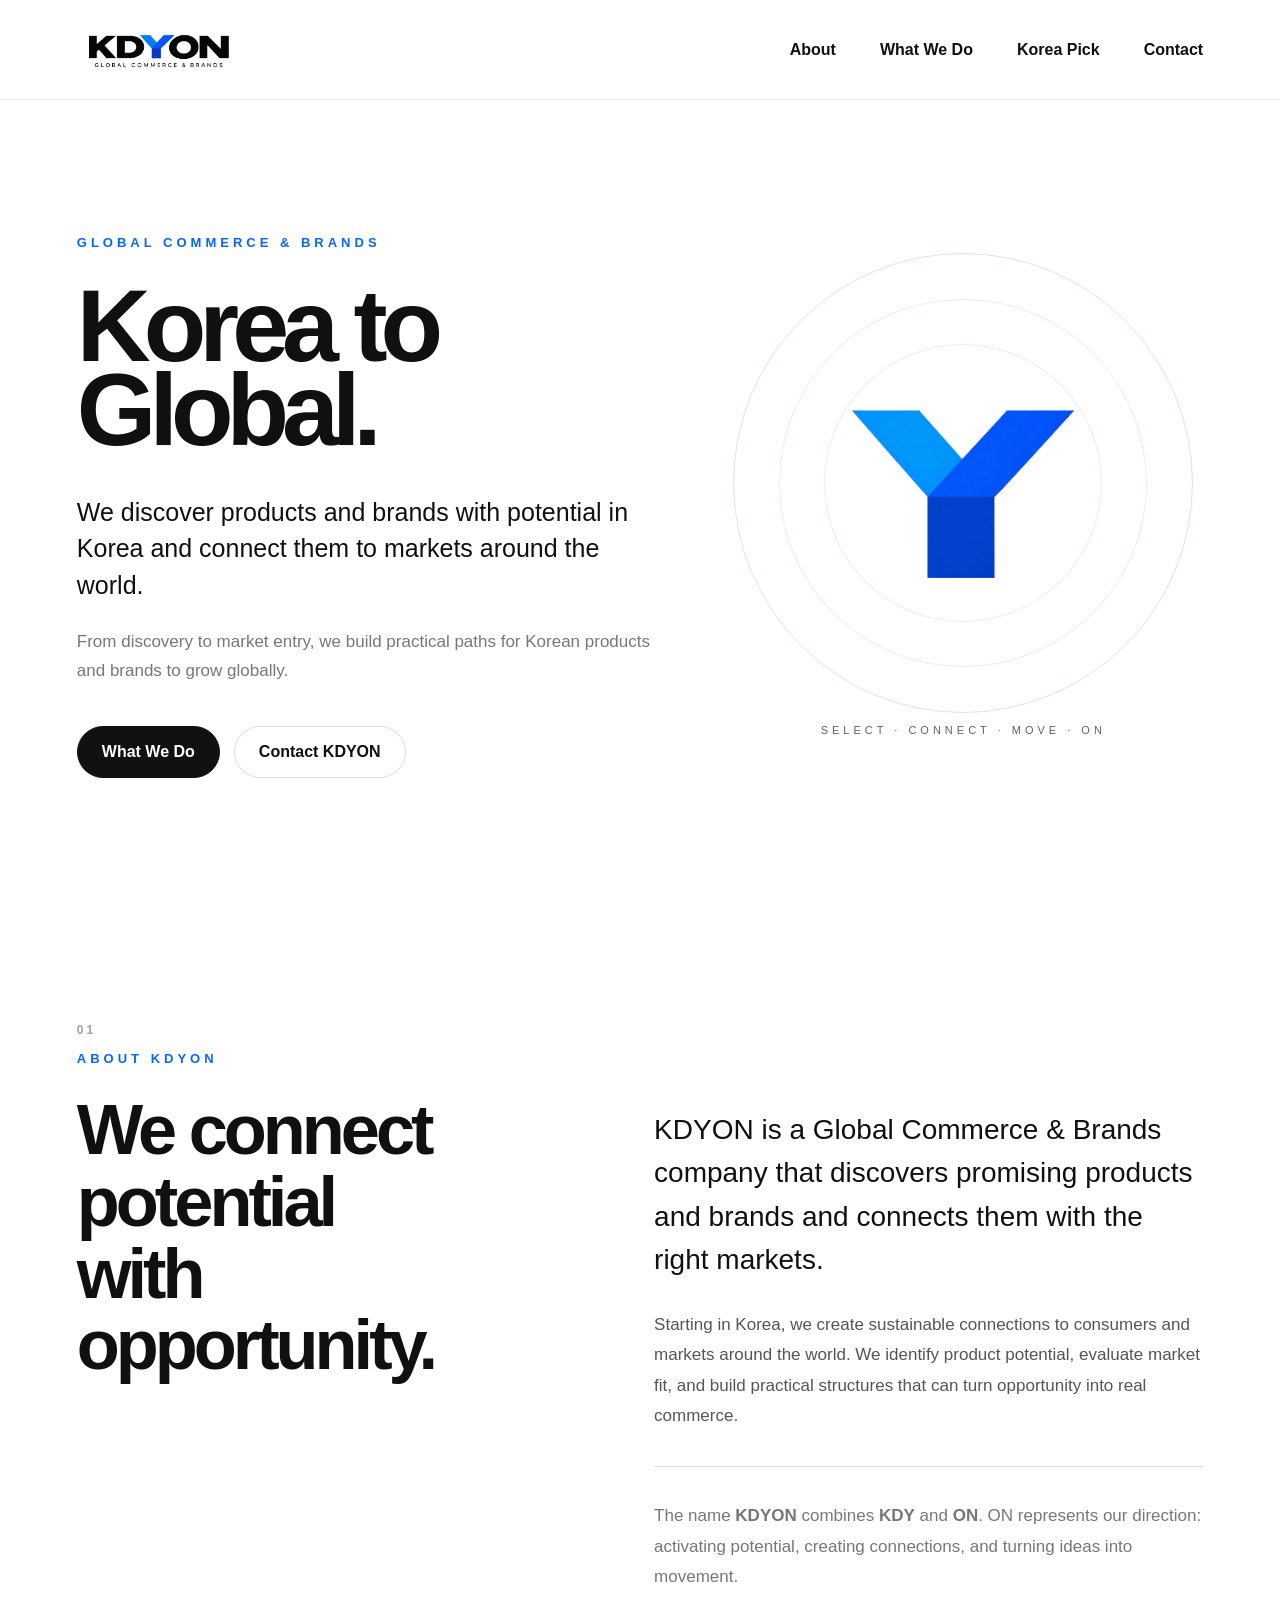
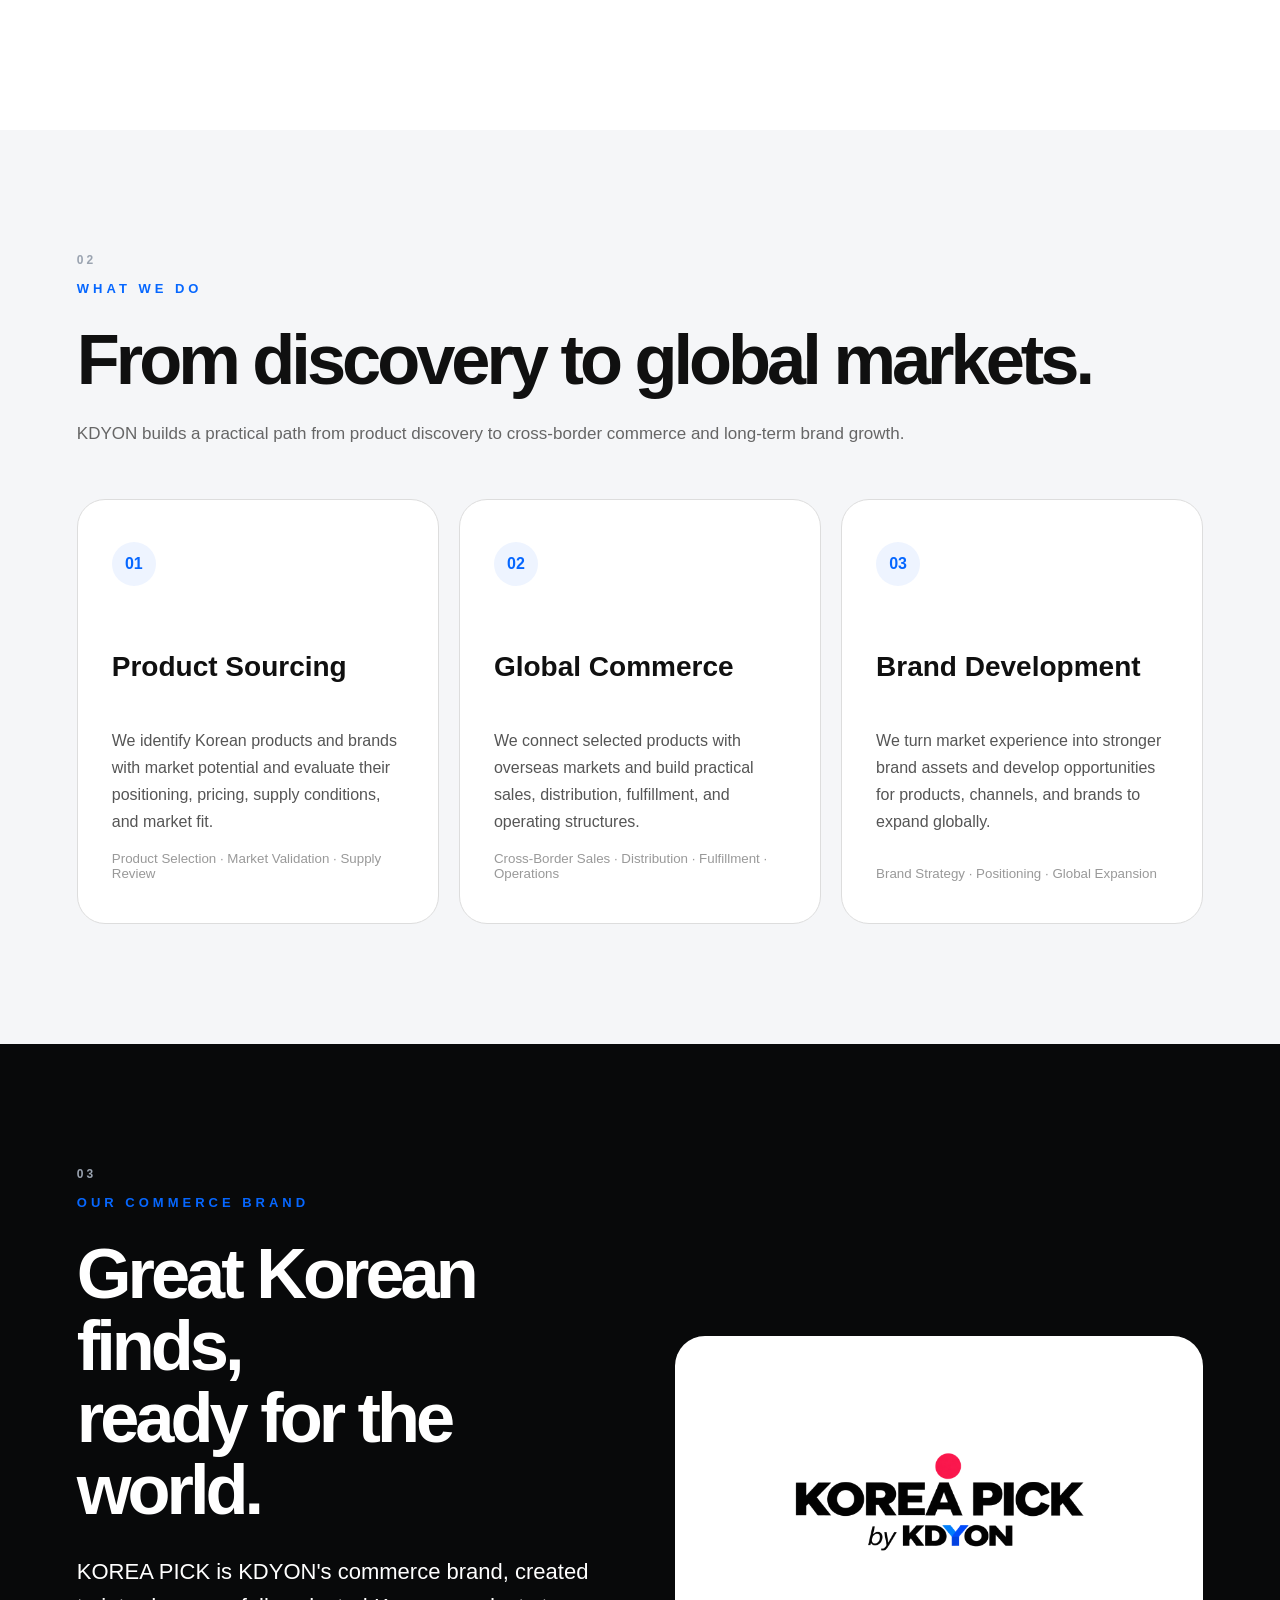
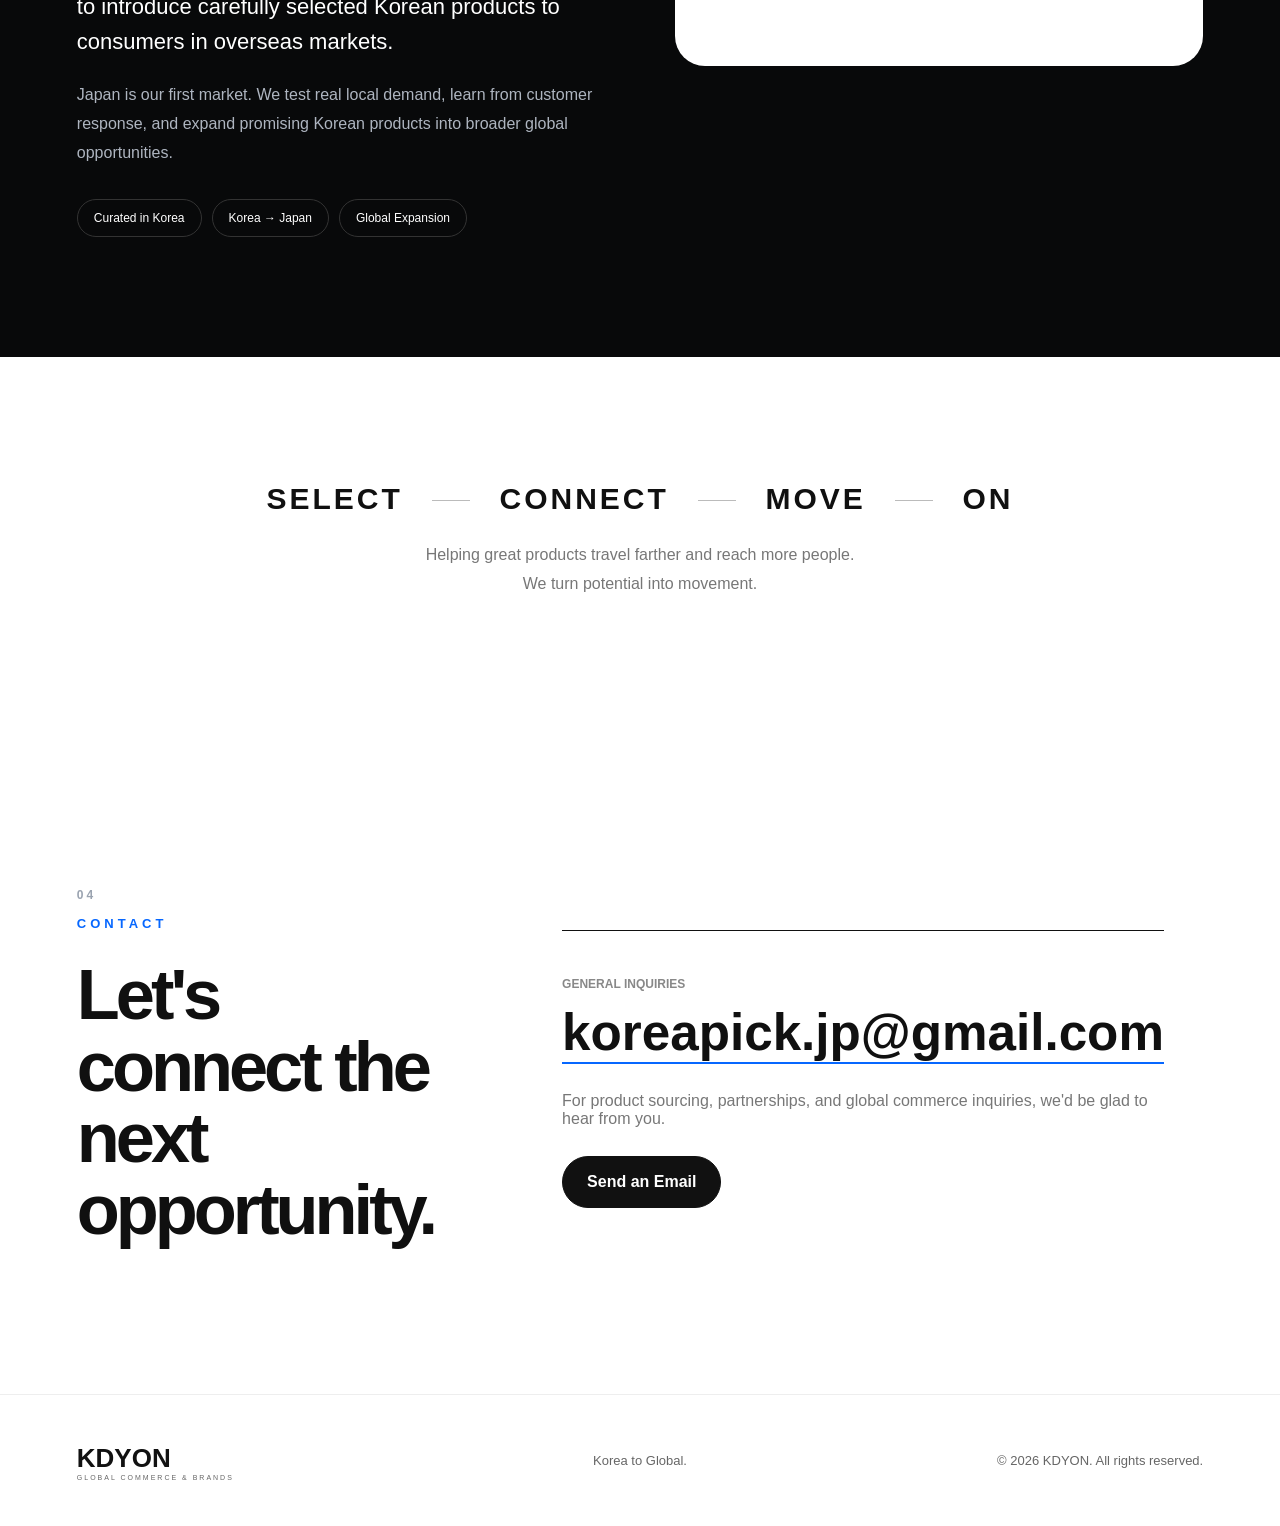
==== commit 2ea79057: "Add files via upload" ====
--- a/index.html
+++ b/index.html
@@ -1,9 +1,9 @@
 <!doctype html>
-<html lang="ko">
+<html lang="en">
 <head>
   <meta charset="utf-8">
   <meta name="viewport" content="width=device-width,initial-scale=1">
-  <meta name="description" content="KDYON은 가능성 있는 한국의 제품과 브랜드를 발굴하고 글로벌 시장과 연결하는 Global Commerce & Brands 기업입니다.">
+  <meta name="description" content="KDYON is a Global Commerce & Brands company that discovers promising products and brands in Korea and connects them with markets around the world.">
   <meta name="theme-color" content="#ffffff">
   <title>KDYON | Global Commerce & Brands</title>
   <link rel="stylesheet" href="style.css">
@@ -14,7 +14,7 @@
     <img src="assets/KDYON_MAIN_TRANSPARENT.png" alt="KDYON" onerror="this.style.display='none';this.nextElementSibling.style.display='block'">
     <span class="brand-fallback">KD<span>Y</span>ON<small>GLOBAL COMMERCE &amp; BRANDS</small></span>
   </a>
-  <button class="menu" aria-label="메뉴 열기" aria-expanded="false"><span></span><span></span><span></span></button>
+  <button class="menu" aria-label="Open menu" aria-expanded="false"><span></span><span></span><span></span></button>
   <nav>
     <a href="#about">About</a>
     <a href="#work">What We Do</a>
@@ -29,7 +29,7 @@
     <p class="eyebrow">GLOBAL COMMERCE &amp; BRANDS</p>
     <h1>Korea to<br>Global.</h1>
     <p class="lead">We discover products and brands with potential in Korea and connect them to markets around the world.</p>
-    <p class="sub">가능성 있는 한국의 상품과 브랜드를 발견하고,<br>세계의 시장과 연결합니다.</p>
+    <p class="sub">From discovery to market entry, we build practical paths for Korean products and brands to grow globally.</p>
     <div class="actions">
       <a class="btn primary" href="#work">What We Do</a>
       <a class="btn" href="#contact">Contact KDYON</a>
@@ -45,36 +45,51 @@
 
 <section class="about section" id="about">
   <div class="section-title">
-    <span>01</span><p>KDYON 소개</p>
-    <h2>우리는 잠재력과<br>기회를 연결합니다.</h2>
+    <span>01</span><p>ABOUT KDYON</p>
+    <h2>We connect potential<br>with opportunity.</h2>
   </div>
   <div class="about-copy">
-    <h3>KDYON은 가능성 있는 제품과 브랜드를 발견하고, 적합한 시장과 연결하는 Global Commerce &amp; Brands 기업입니다.</h3>
-    <p>한국에서 시작해 글로벌 소비자와 시장으로 이어지는 지속 가능한 연결을 만들어갑니다. 제품의 가능성을 발견하고, 시장을 검토하며, 실제 상거래로 이어질 수 있는 구조를 구축하는 데 집중합니다.</p>
+    <h3>KDYON is a Global Commerce &amp; Brands company that discovers promising products and brands and connects them with the right markets.</h3>
+    <p>Starting in Korea, we create sustainable connections to consumers and markets around the world. We identify product potential, evaluate market fit, and build practical structures that can turn opportunity into real commerce.</p>
     <hr>
-    <p class="muted">KDYON이라는 이름은 <strong>KDY</strong>와 <strong>ON</strong>의 결합입니다. ON은 가능성을 켜고, 연결하고, 움직이게 한다는 방향성을 담고 있습니다.</p>
+    <p class="muted">The name <strong>KDYON</strong> combines <strong>KDY</strong> and <strong>ON</strong>. ON represents our direction: activating potential, creating connections, and turning ideas into movement.</p>
   </div>
 </section>
 
 <section class="work section alt" id="work">
   <div class="wide-title">
-    <span>02</span><p>우리가 하는 일</p>
-    <h2>발견에서 세계 시장까지.</h2>
-    <p>KDYON은 제품 발견부터 글로벌 상거래와 브랜드 확장까지 이어지는 경로를 만들어갑니다.</p>
+    <span>02</span><p>WHAT WE DO</p>
+    <h2>From discovery to global markets.</h2>
+    <p>KDYON builds a practical path from product discovery to cross-border commerce and long-term brand growth.</p>
   </div>
   <div class="cards">
-    <article><b>01</b><h3>제품 소싱</h3><p>시장 잠재력이 있는 한국 제품과 브랜드를 발굴하고, 포지셔닝·가격·공급 조건과 시장 적합성을 검토합니다.</p><small>상품 정의 · 시장성 검토 · 공급 조건 검토</small></article>
-    <article><b>02</b><h3>글로벌 상거래</h3><p>선정한 제품을 해외 시장과 연결하고 판매·유통·풀필먼트 등 실제 운영 구조를 구축합니다.</p><small>해외 판매 · 유통 · 풀필먼트 · 운영 구조</small></article>
-    <article><b>03</b><h3>브랜드 개발</h3><p>상거래에서 축적한 시장 경험을 바탕으로 브랜드 자산을 만들고, 제품과 채널의 확장 가능성을 키워갑니다.</p><small>브랜드 기획 · 포지셔닝 · 글로벌 확장</small></article>
+    <article>
+      <b>01</b>
+      <h3>Product Sourcing</h3>
+      <p>We identify Korean products and brands with market potential and evaluate their positioning, pricing, supply conditions, and market fit.</p>
+      <small>Product Selection · Market Validation · Supply Review</small>
+    </article>
+    <article>
+      <b>02</b>
+      <h3>Global Commerce</h3>
+      <p>We connect selected products with overseas markets and build practical sales, distribution, fulfillment, and operating structures.</p>
+      <small>Cross-Border Sales · Distribution · Fulfillment · Operations</small>
+    </article>
+    <article>
+      <b>03</b>
+      <h3>Brand Development</h3>
+      <p>We turn market experience into stronger brand assets and develop opportunities for products, channels, and brands to expand globally.</p>
+      <small>Brand Strategy · Positioning · Global Expansion</small>
+    </article>
   </div>
 </section>
 
 <section class="pick section dark" id="koreapick">
   <div>
     <span>03</span><p>OUR COMMERCE BRAND</p>
-    <h2>한국의 좋은 선택을<br>세계로.</h2>
-    <p class="pick-lead">KOREA PICK은 KDYON이 직접 선택한 한국의 상품을 해외 소비자에게 소개하는 커머스 브랜드입니다.</p>
-    <p class="muted-light">첫 번째 시장은 일본입니다. 현지 시장의 반응을 확인하며 좋은 한국 상품이 더 넓은 시장과 만날 수 있도록 확장해 나갑니다.</p>
+    <h2>Great Korean finds,<br>ready for the world.</h2>
+    <p class="pick-lead">KOREA PICK is KDYON's commerce brand, created to introduce carefully selected Korean products to consumers in overseas markets.</p>
+    <p class="muted-light">Japan is our first market. We test real local demand, learn from customer response, and expand promising Korean products into broader global opportunities.</p>
     <div class="tags"><i>Curated in Korea</i><i>Korea → Japan</i><i>Global Expansion</i></div>
   </div>
   <div class="pick-logo">
@@ -84,18 +99,18 @@
 
 <section class="principle">
   <h2>SELECT <em></em> CONNECT <em></em> MOVE <em></em> ON</h2>
-  <p>좋은 것이 더 멀리, 더 많은 사람에게 닿을 수 있도록.<br>We turn potential into movement.</p>
+  <p>Helping great products travel farther and reach more people.<br>We turn potential into movement.</p>
 </section>
 
 <section class="contact section" id="contact">
   <div class="section-title">
-    <span>04</span><p>연락하다</p>
-    <h2>다음 가능성을<br>함께 연결합니다.</h2>
+    <span>04</span><p>CONTACT</p>
+    <h2>Let's connect the<br>next opportunity.</h2>
   </div>
   <div class="contact-box">
     <p>GENERAL INQUIRIES</p>
     <a href="mailto:koreapick.jp@gmail.com">koreapick.jp@gmail.com</a>
-    <p class="desc">제품 소싱, 파트너십 및 글로벌 상거래 관련 문의를 환영합니다.</p>
+    <p class="desc">For product sourcing, partnerships, and global commerce inquiries, we'd be glad to hear from you.</p>
     <a class="btn primary" href="mailto:koreapick.jp@gmail.com">Send an Email</a>
   </div>
 </section>
@@ -108,4 +123,4 @@
 </footer>
 <script src="script.js"></script>
 </body>
-</html>+</html>
